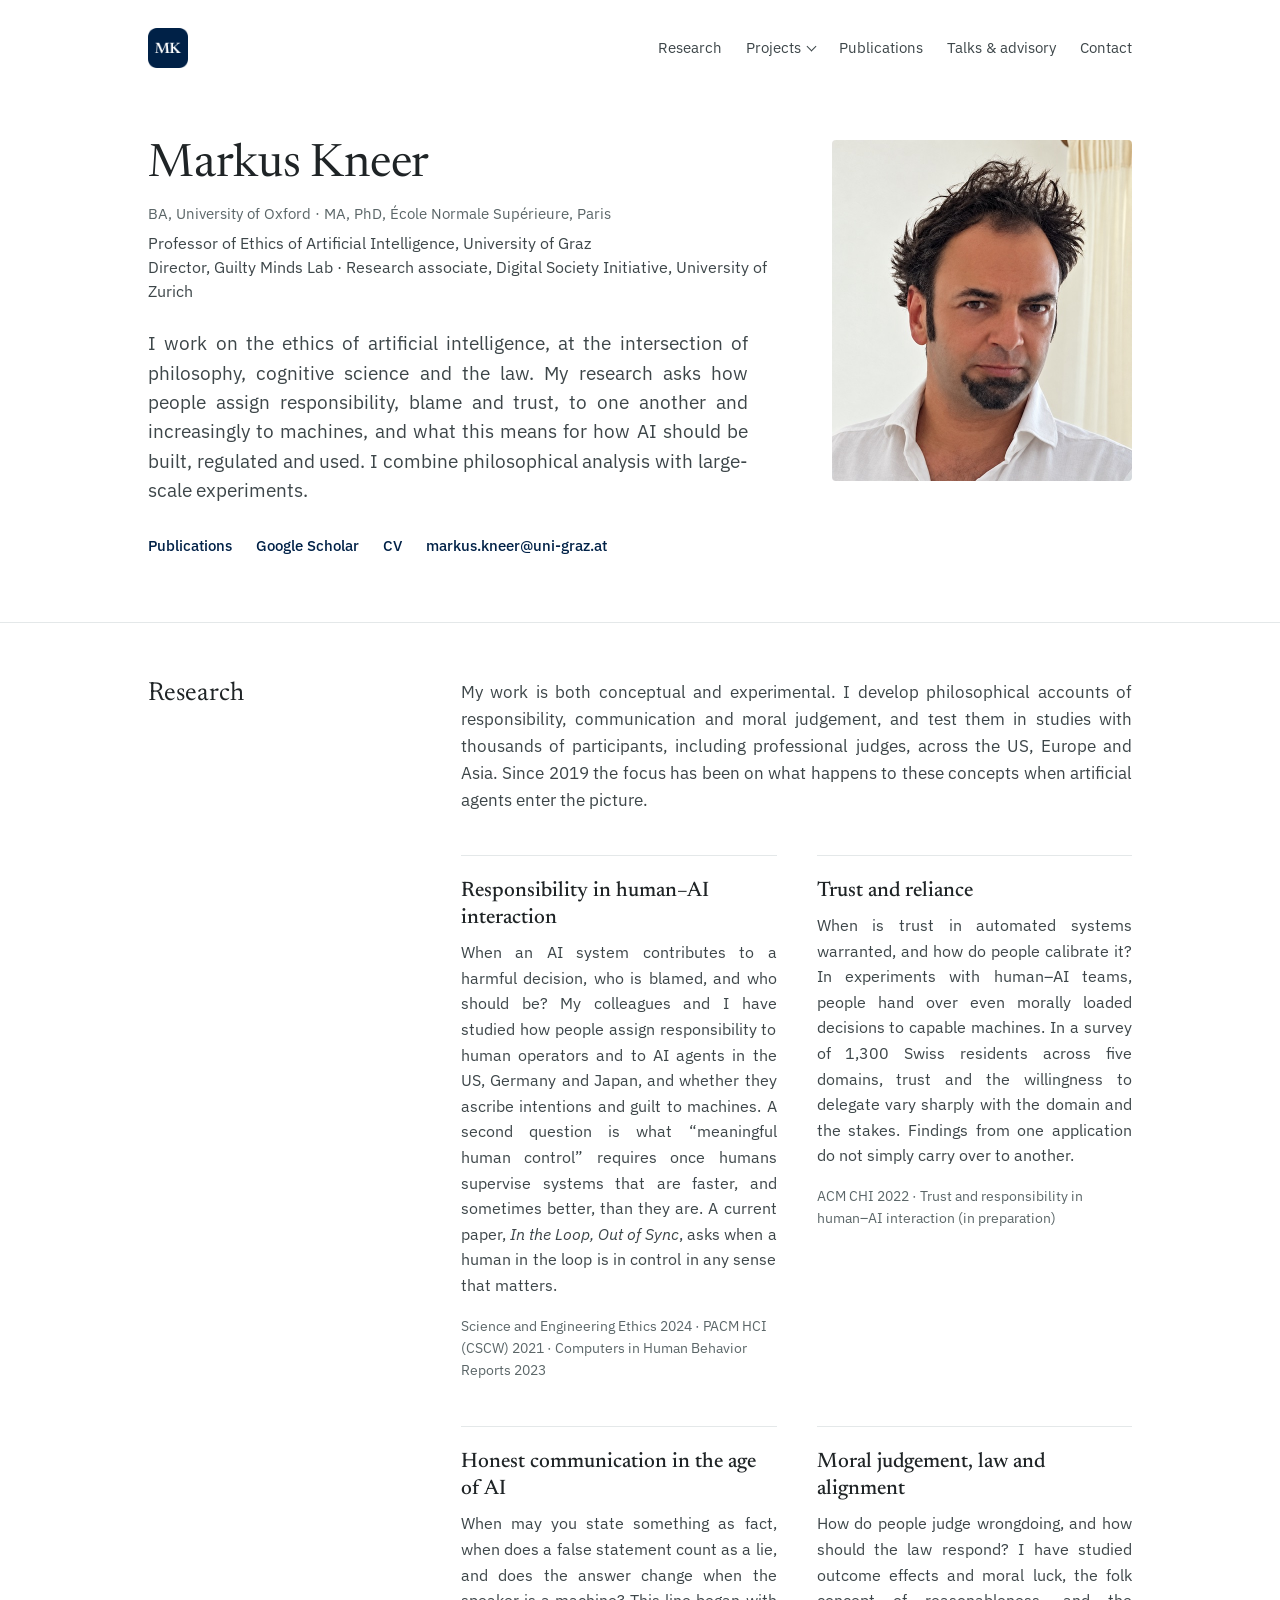
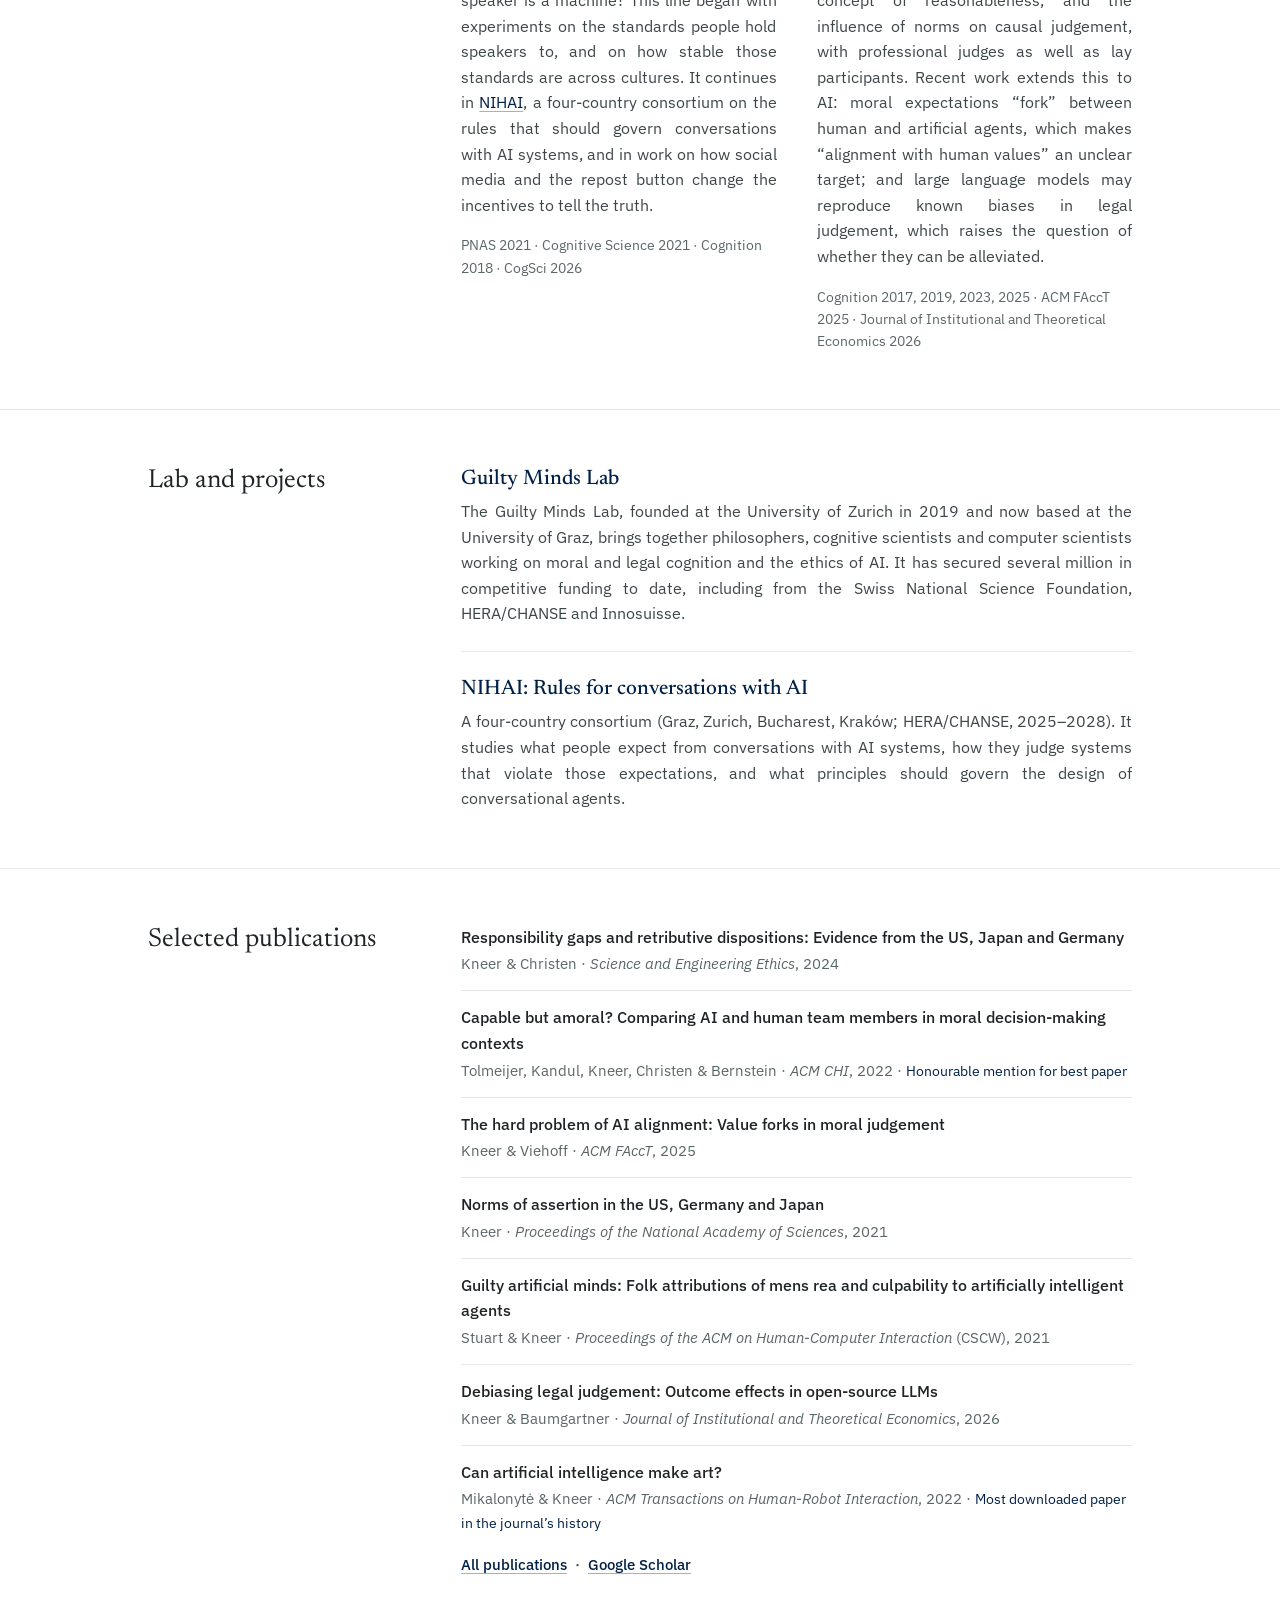
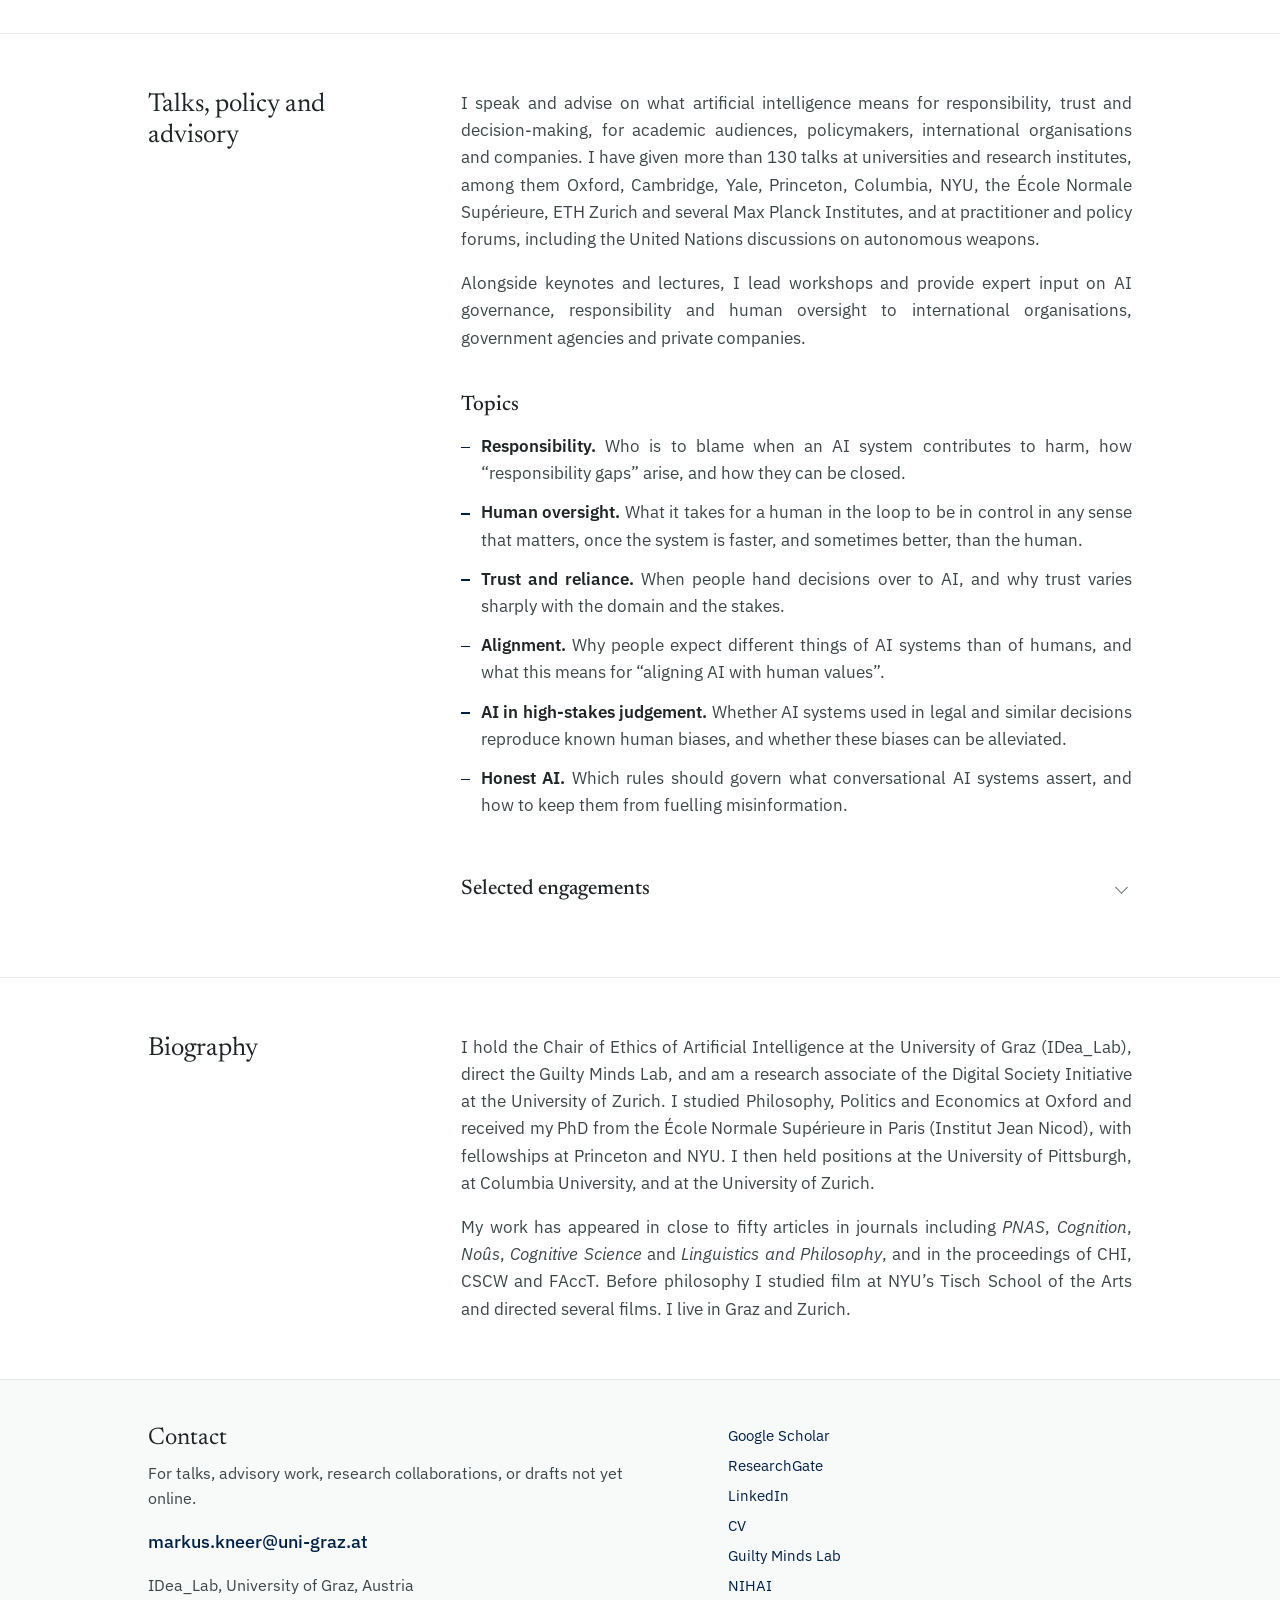
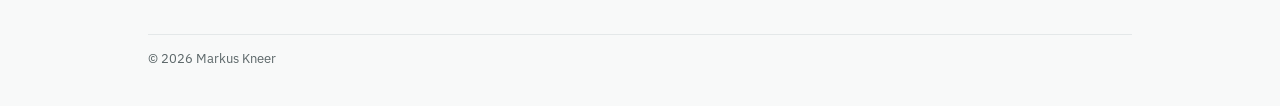
==== index.html @ e05bedcb "Add talk slides page; remove In the media Adds markuskneer.net/slides/ for talk slides (reached by Q" ====
<!doctype html>
<html lang="en">
<head>
<meta charset="utf-8">
<meta name="viewport" content="width=device-width, initial-scale=1">
<title>Markus Kneer — Professor of Ethics of Artificial Intelligence, University of Graz</title>
<meta name="description" content="Markus Kneer is Professor of Ethics of Artificial Intelligence at the University of Graz and director of the Guilty Minds Lab. Research on responsibility, trust and norms in human–AI interaction, moral and legal judgement, and the ethics of AI.">
<link rel="canonical" href="https://www.markuskneer.net/">
<link rel="icon" href="favicon.ico?v=3" sizes="16x16 32x32 48x48">
<link rel="icon" type="image/png" sizes="192x192" href="favicon-192.png?v=3">
<link rel="apple-touch-icon" href="apple-touch-icon.png?v=3">
<meta property="og:type" content="website">
<meta property="og:site_name" content="Markus Kneer">
<meta property="og:locale" content="en_GB">
<meta property="og:title" content="Markus Kneer — Ethics of Artificial Intelligence">
<meta property="og:description" content="Professor of Ethics of Artificial Intelligence at the University of Graz. Research, talks and advisory on responsibility, trust and alignment in human–AI interaction.">
<meta property="og:url" content="https://www.markuskneer.net/">
<meta property="og:image" content="https://www.markuskneer.net/images/og-card.jpg?v=3">
<meta property="og:image:width" content="1200">
<meta property="og:image:height" content="630">
<meta property="og:image:alt" content="Markus Kneer, Professor of Ethics of Artificial Intelligence, University of Graz">
<meta name="twitter:card" content="summary_large_image">
<link rel="preconnect" href="https://fonts.googleapis.com">
<link rel="preconnect" href="https://fonts.gstatic.com" crossorigin>
<link href="https://fonts.googleapis.com/css2?family=Newsreader:ital,opsz,wght@0,6..72,400;0,6..72,500;1,6..72,400&family=IBM+Plex+Sans:wght@400;500;600&display=swap" rel="stylesheet">
<link rel="stylesheet" href="style.css?v=2026-10-20i">
<script>document.documentElement.classList.add('js');</script>
<script src="nav.js?v=2026-10-20b" defer></script>
</head>
<body>

<header class="site-header">
  <div class="wrap">
    <a class="brand" href="index.html"><img class="brand-mark" src="favicon-192.png?v=3" width="40" height="40" alt="Markus Kneer, home page"></a>
    <button class="nav-toggle" type="button" aria-expanded="false" aria-controls="site-nav"><span class="nav-toggle-bars" aria-hidden="true"></span><span class="visually-hidden">Menu</span></button>
    <nav class="site-nav" id="site-nav" aria-label="Site">
      <a href="#research">Research</a>
      <details class="nav-menu">
        <summary>Projects</summary>
        <div class="nav-menu-list">
          <a href="#guilty-minds-lab">Guilty Minds Lab</a>
          <a href="#nihai">NIHAI</a>
        </div>
      </details>
      <a href="#publications">Publications</a>
      <a href="#talks">Talks &amp; advisory</a>
      <a href="#contact">Contact</a>
    </nav>
  </div>
</header>

<main>

<section class="intro">
  <div class="wrap">
    <h1 class="intro-name">Markus Kneer</h1>
    <div class="intro-meta">
      <p class="degrees">BA, University of Oxford · MA, PhD, École Normale Supérieure, Paris</p>
      <p class="role">Professor of Ethics of Artificial Intelligence, University of Graz<br>Director, Guilty Minds Lab · Research associate, Digital Society Initiative, University of Zurich</p>
    </div>
    <figure class="portrait">
      <img src="images/portrait.jpg" alt="Markus Kneer" width="600" height="682">
    </figure>
    <div class="intro-body">
      <p class="lede">I work on the ethics of artificial intelligence, at the intersection of philosophy, cognitive science and the law. My research asks how people assign responsibility, blame and trust, to one another and increasingly to machines, and what this means for how AI should be built, regulated and used. I combine philosophical analysis with large-scale experiments.</p>
      <div class="intro-links">
        <a href="publications.html">Publications</a>
        <a href="https://scholar.google.com/citations?user=6dFvixUAAAAJ">Google Scholar</a>
        <a href="cv.pdf">CV</a>
        <a href="mailto:markus.kneer@uni-graz.at">markus.kneer@uni-graz.at</a>
      </div>
    </div>
  </div>
</section>

<section class="section" id="research">
  <div class="wrap">
    <div class="section-head">
      <h2>Research</h2>
    </div>
    <div class="section-body">
      <p>My work is both conceptual and experimental. I develop philosophical accounts of responsibility, communication and moral judgement, and test them in studies with thousands of participants, including professional judges, across the US, Europe and Asia. Since 2019 the focus has been on what happens to these concepts when artificial agents enter the picture.</p>

      <div class="themes">
        <div class="theme">
          <h3>Responsibility in human–AI interaction</h3>
          <p>When an AI system contributes to a harmful decision, who is blamed, and who should be? My colleagues and I have studied how people assign responsibility to human operators and to AI agents in the US, Germany and Japan, and whether they ascribe intentions and guilt to machines. A second question is what “meaningful human control” requires once humans supervise systems that are faster, and sometimes better, than they are. A current paper, <em>In the Loop, Out of Sync</em>, asks when a human in the loop is in control in any sense that matters.</p>
          <div class="refs">Science and Engineering Ethics 2024 · PACM HCI (CSCW) 2021 · Computers in Human Behavior Reports 2023</div>
        </div>
        <div class="theme">
          <h3>Trust and reliance</h3>
          <p>When is trust in automated systems warranted, and how do people calibrate it? In experiments with human–AI teams, people hand over even morally loaded decisions to capable machines. In a survey of 1,300 Swiss residents across five domains, trust and the willingness to delegate vary sharply with the domain and the stakes. Findings from one application do not simply carry over to another.</p>
          <div class="refs">ACM CHI 2022 · Trust and responsibility in human–AI interaction (in preparation)</div>
        </div>
        <div class="theme">
          <h3>Honest communication in the age of AI</h3>
          <p>When may you state something as fact, when does a false statement count as a lie, and does the answer change when the speaker is a machine? This line began with experiments on the standards people hold speakers to, and on how stable those standards are across cultures. It continues in <a href="nihai.html">NIHAI</a>, a four-country consortium on the rules that should govern conversations with AI systems, and in work on how social media and the repost button change the incentives to tell the truth.</p>
          <div class="refs">PNAS 2021 · Cognitive Science 2021 · Cognition 2018 · CogSci 2026</div>
        </div>
        <div class="theme">
          <h3>Moral judgement, law and alignment</h3>
          <p>How do people judge wrongdoing, and how should the law respond? I have studied outcome effects and moral luck, the folk concept of reasonableness, and the influence of norms on causal judgement, with professional judges as well as lay participants. Recent work extends this to AI: moral expectations “fork” between human and artificial agents, which makes “alignment with human values” an unclear target; and large language models may reproduce known biases in legal judgement, which raises the question of whether they can be alleviated.</p>
          <div class="refs">Cognition 2017, 2019, 2023, 2025 · ACM FAccT 2025 · Journal of Institutional and Theoretical Economics 2026</div>
        </div>
      </div>
    </div>
  </div>
</section>

<section class="section" id="lab">
  <div class="wrap">
    <div class="section-head">
      <h2>Lab and projects</h2>
    </div>
    <div class="section-body">
      <div class="projects">
        <div class="project" id="guilty-minds-lab">
          <h3><a href="guiltymindslab.html">Guilty Minds Lab</a></h3>
          <p>The Guilty Minds Lab, founded at the University of Zurich in 2019 and now based at the University of Graz, brings together philosophers, cognitive scientists and computer scientists working on moral and legal cognition and the ethics of AI. It has secured several million in competitive funding to date, including from the Swiss National Science Foundation, HERA/CHANSE and Innosuisse.</p>
        </div>
        <div class="project" id="nihai">
          <h3><a href="nihai.html">NIHAI: Rules for conversations with AI</a></h3>
          <p>A four-country consortium (Graz, Zurich, Bucharest, Kraków; HERA/CHANSE, 2025–2028). It studies what people expect from conversations with AI systems, how they judge systems that violate those expectations, and what principles should govern the design of conversational agents.</p>
        </div>
      </div>
    </div>
  </div>
</section>

<section class="section" id="publications">
  <div class="wrap">
    <div class="section-head">
      <h2>Selected publications</h2>
    </div>
    <div class="section-body">
      <ul class="pubs">
        <li><a class="t" href="https://www.researchgate.net/publication/369375225_Responsibility_Gaps_and_Retributive_Dispositions_Evidence_from_the_US_Japan_and_Germany">Responsibility gaps and retributive dispositions: Evidence from the US, Japan and Germany</a><span class="v">Kneer &amp; Christen · <em>Science and Engineering Ethics</em>, 2024</span></li>
        <li><a class="t" href="https://dl.acm.org/doi/abs/10.1145/3491102.3517732">Capable but amoral? Comparing AI and human team members in moral decision-making contexts</a><span class="v">Tolmeijer, Kandul, Kneer, Christen &amp; Bernstein · <em>ACM CHI</em>, 2022 · <span class="note">Honourable mention for best paper</span></span></li>
        <li><a class="t" href="https://dl.acm.org/doi/pdf/10.1145/3715275.3732174">The hard problem of AI alignment: Value forks in moral judgement</a><span class="v">Kneer &amp; Viehoff · <em>ACM FAccT</em>, 2025</span></li>
        <li><a class="t" href="https://www.pnas.org/doi/10.1073/pnas.2105365118">Norms of assertion in the US, Germany and Japan</a><span class="v">Kneer · <em>Proceedings of the National Academy of Sciences</em>, 2021</span></li>
        <li><a class="t" href="https://www.researchgate.net/publication/355405029_Guilty_Artificial_Minds_Folk_Attributions_of_Mens_Rea_and_Culpability_to_Artificially_Intelligent_Agents">Guilty artificial minds: Folk attributions of mens rea and culpability to artificially intelligent agents</a><span class="v">Stuart &amp; Kneer · <em>Proceedings of the ACM on Human-Computer Interaction</em> (CSCW), 2021</span></li>
        <li><a class="t" href="https://philpapers.org/rec/KNEDLJ">Debiasing legal judgement: Outcome effects in open-source LLMs</a><span class="v">Kneer &amp; Baumgartner · <em>Journal of Institutional and Theoretical Economics</em>, 2026</span></li>
        <li><a class="t" href="https://dl.acm.org/doi/10.1145/3530875">Can artificial intelligence make art?</a><span class="v">Mikalonytė &amp; Kneer · <em>ACM Transactions on Human-Robot Interaction</em>, 2022 · <span class="note">Most downloaded paper in the journal’s history</span></span></li>
      </ul>
      <p class="pubs-all"><a href="publications.html">All publications</a> &nbsp;·&nbsp; <a href="https://scholar.google.com/citations?user=6dFvixUAAAAJ">Google Scholar</a></p>
    </div>
  </div>
</section>

<section class="section" id="talks">
  <div class="wrap">
    <div class="section-head">
      <h2>Talks, policy and advisory</h2>
    </div>
    <div class="section-body">
      <p>I speak and advise on what artificial intelligence means for responsibility, trust and decision-making, for academic audiences, policymakers, international organisations and companies. I have given more than 130 talks at universities and research institutes, among them Oxford, Cambridge, Yale, Princeton, Columbia, NYU, the École Normale Supérieure, ETH Zurich and several Max Planck Institutes, and at practitioner and policy forums, including the United Nations discussions on autonomous weapons.</p>
      <p>Alongside keynotes and lectures, I lead workshops and provide expert input on AI governance, responsibility and human oversight to international organisations, government agencies and private companies.</p>

      <h3 class="sub">Topics</h3>
      <ul class="topics">
        <li><strong>Responsibility.</strong> Who is to blame when an AI system contributes to harm, how “responsibility gaps” arise, and how they can be closed.</li>
        <li><strong>Human oversight.</strong> What it takes for a human in the loop to be in control in any sense that matters, once the system is faster, and sometimes better, than the human.</li>
        <li><strong>Trust and reliance.</strong> When people hand decisions over to AI, and why trust varies sharply with the domain and the stakes.</li>
        <li><strong>Alignment.</strong> Why people expect different things of AI systems than of humans, and what this means for “aligning AI with human values”.</li>
        <li><strong>AI in high-stakes judgement.</strong> Whether AI systems used in legal and similar decisions reproduce known human biases, and whether these biases can be alleviated.</li>
        <li><strong>Honest AI.</strong> Which rules should govern what conversational AI systems assert, and how to keep them from fuelling misinformation.</li>
      </ul>
      

      <div class="more-lists">
        <details class="more-list">
          <summary>Selected engagements</summary>
          <ul class="pubs">
          <li><span class="t">Why we dislike AI art</span><span class="v">German Academy of Art, Villa Massimo, Rome · 2026</span></li>
          <li><span class="t">Keynote: Value forks</span><span class="v">Society of Philosophy of AI, Amsterdam · 2025</span></li>
          <li><span class="t">Keynote: AI alignment in health applications and beyond</span><span class="v">World Health Organization meeting, Monte Verità · 2024</span></li>
          <li><span class="t">How to fine-tune large language models</span><span class="v">Presentation at Google Zurich · 2024</span></li>
          <li><span class="t">Panel discussion on artificial intelligence</span><span class="v">Pfingstdialoge, Forum Alpbach · 2024</span></li>
          <li><span class="t">The inclusiveness of AI</span><span class="v">Panel discussion, Technology Impact Summit, Graz · 2024</span></li>
          <li><span class="t">Expert workshop on self-driving cars</span><span class="v">Swiss Foundation for Technology Assessment (TA-Swiss) · 2019</span></li>
          <li><span class="t">Group of Governmental Experts on Lethal Autonomous Weapons Systems</span><span class="v">United Nations, Geneva · 2018</span></li>
          <li><span class="t">Expert roundtable on ethics and autonomous weapon systems</span><span class="v">International Committee of the Red Cross, Geneva · 2017</span></li>
        </ul>
        </details>
      </div>
    </div>
  </div>
</section>

<section class="section" id="about">
  <div class="wrap">
    <div class="section-head">
      <h2>Biography</h2>
    </div>
    <div class="section-body">
      <p>I hold the Chair of Ethics of Artificial Intelligence at the University of Graz (IDea_Lab), direct the Guilty Minds Lab, and am a research associate of the Digital Society Initiative at the University of Zurich. I studied Philosophy, Politics and Economics at Oxford and received my PhD from the École Normale Supérieure in Paris (Institut Jean Nicod), with fellowships at Princeton and NYU. I then held positions at the University of Pittsburgh, at Columbia University, and at the University of Zurich.</p>
      <p>My work has appeared in close to fifty articles in journals including <em>PNAS</em>, <em>Cognition</em>, <em>Noûs</em>, <em>Cognitive Science</em> and <em>Linguistics and Philosophy</em>, and in the proceedings of CHI, CSCW and FAccT. Before philosophy I studied film at NYU’s Tisch School of the Arts and directed several films. I live in Graz and Zurich.</p>
    </div>
  </div>
</section>

</main>

<footer class="site-footer" id="contact">
  <div class="wrap">
    <div class="contact">
      <h2>Contact</h2>
      <p>For talks, advisory work, research collaborations, or drafts not yet online.</p>
      <p><a class="mail" href="mailto:markus.kneer@uni-graz.at">markus.kneer@uni-graz.at</a></p>
      <p>IDea_Lab, University of Graz, Austria</p>
    </div>
    <div class="links">
      <a href="https://scholar.google.com/citations?user=6dFvixUAAAAJ">Google Scholar</a>
      <a href="https://www.researchgate.net/profile/Markus-Kneer">ResearchGate</a>
      <a href="https://www.linkedin.com/in/markus-kneer-b809306/">LinkedIn</a>
      <a href="cv.pdf">CV</a>
      <a href="guiltymindslab.html">Guilty Minds Lab</a>
      <a href="nihai.html">NIHAI</a>
    </div>
    <div class="colophon">© 2026 Markus Kneer</div>
  </div>
</footer>

</body>
</html>
---- style.css ----
/* markuskneer.net — site stylesheet
   One accent colour (Oxford blue, #002147), white ground, serif headings, sans body. */

:root {
  --ink: #1f2426;
  --ink-2: #3d4649;
  --ink-3: #5b6668;
  --rule: #e4e8e9;
  --ground: #ffffff;
  --ground-2: #f8f9f9;
  --accent: #002147;
  --accent-dark: #00152E;
  --serif: 'Newsreader', 'Iowan Old Style', 'Palatino Linotype', Georgia, serif;
  --sans: 'IBM Plex Sans', 'Helvetica Neue', Helvetica, Arial, sans-serif;
}

* { box-sizing: border-box; }

html { scroll-behavior: smooth; }

body {
  margin: 0;
  background: var(--ground);
  color: var(--ink);
  font-family: var(--sans);
  font-size: 17px;
  line-height: 1.6;
  -webkit-font-smoothing: antialiased;
}

a { color: var(--accent); text-decoration: none; }
a:hover { color: var(--accent-dark); text-decoration: underline; text-underline-offset: 3px; }
a:focus-visible { outline: 2px solid var(--accent); outline-offset: 3px; border-radius: 2px; }

p { margin: 0 0 1em 0; }
p:last-child { margin-bottom: 0; }

h1, h2, h3 { font-family: var(--serif); font-weight: 400; margin: 0; color: var(--ink); }
h1 { font-size: 46px; line-height: 1.1; letter-spacing: -0.005em; }
h2 { font-size: 30px; line-height: 1.2; }
h3 { font-size: 21px; line-height: 1.3; font-weight: 500; }

.wrap { width: 100%; max-width: 1040px; margin: 0 auto; padding-left: 28px; padding-right: 28px; }

/* Header */
.site-header { padding: 28px 0 0 0; }
.site-header .wrap { display: flex; flex-wrap: wrap; align-items: center; justify-content: space-between; gap: 12px 32px; }
.brand { display: inline-flex; border-radius: 9px; }
.brand-mark { display: block; width: 40px; height: 40px; }
.brand:hover .brand-mark { opacity: 0.88; }
.site-nav { display: flex; flex-wrap: wrap; gap: 6px 24px; font-size: 15px; }
.site-nav a { color: var(--ink-2); padding: 6px 0; }
.site-nav a:hover, .site-nav [aria-current] { color: var(--ink); }
.site-nav [aria-current] { border-bottom: 1.5px solid var(--accent); text-decoration: none; }

/* Projects dropdown in the header */
.nav-menu { position: relative; }
.nav-menu summary { list-style: none; cursor: pointer; color: var(--ink-2); padding: 6px 0; }
.nav-menu summary::-webkit-details-marker { display: none; }
.nav-menu summary::after {
  content: ""; display: inline-block; width: 6px; height: 6px; margin-left: 7px; vertical-align: 3px;
  border-right: 1.5px solid currentColor; border-bottom: 1.5px solid currentColor; transform: rotate(45deg);
}
.nav-menu[open] summary::after { transform: rotate(-135deg); vertical-align: 0; }
.nav-menu summary:hover, .nav-menu[open] summary { color: var(--ink); }
.nav-menu summary:focus-visible { outline: 2px solid var(--accent); outline-offset: 3px; border-radius: 2px; }
.nav-menu-list {
  position: absolute; top: 100%; left: -14px; z-index: 10; min-width: 190px; margin-top: 6px; padding: 6px 0;
  display: flex; flex-direction: column; background: var(--ground);
  border: 1px solid var(--rule); border-radius: 6px; box-shadow: 0 6px 20px rgba(31, 36, 38, 0.08);
}
.site-nav .nav-menu-list a { padding: 8px 14px; white-space: nowrap; }
.site-nav .nav-menu-list a:hover { background: var(--ground-2); text-decoration: none; }

/* Intro: name, details and text beside the portrait; on phones name, details, portrait, text */
.intro { padding: 72px 0 64px 0; }
.intro .wrap {
  display: grid; grid-template-columns: minmax(0, 1fr) minmax(220px, 300px);
  grid-template-areas: "name portrait" "meta portrait" "body portrait"; grid-template-rows: auto auto 1fr;
  column-gap: 56px; align-items: start;
}
.intro-name { grid-area: name; }
.intro-meta { grid-area: meta; min-width: 0; }
.intro-body { grid-area: body; min-width: 0; }
.intro .degrees { font-size: 15px; color: var(--ink-3); margin: 12px 0 0 0; line-height: 1.5; }
.intro .role { font-size: 16px; color: var(--ink-2); margin: 6px 0 26px 0; line-height: 1.5; }
.intro .lede { font-size: 19px; line-height: 1.55; color: var(--ink-2); max-width: 600px; }
.intro-links { display: flex; flex-wrap: wrap; gap: 8px 24px; margin-top: 28px; font-size: 15px; font-weight: 500; }
.portrait { grid-area: portrait; margin: 0; }
.portrait img { display: block; width: 100%; height: auto; border-radius: 4px; }

/* Sections */
.section { padding: 56px 0; border-top: 1px solid var(--rule); }
.section .wrap { display: flex; flex-wrap: wrap; gap: 24px 56px; }
.section-head { flex: 1 1 220px; max-width: 260px; min-width: 0; }
.section-head h2 { font-size: 26px; }
.section-head .kicker { font-size: 13px; letter-spacing: 0.1em; text-transform: uppercase; color: var(--accent); font-weight: 600; margin-bottom: 10px; }
.section-body { flex: 3 1 560px; min-width: 0; color: var(--ink-2); }
.section-body > p { max-width: 680px; }

/* Research themes */
.themes { display: flex; flex-wrap: wrap; gap: 44px 40px; margin-top: 40px; }
.theme { flex: 1 1 300px; min-width: 0; border-top: 1px solid var(--rule); padding-top: 22px; }
.theme h3 { margin-bottom: 8px; }
.theme p { font-size: 16px; }
.theme .refs { font-size: 14px; color: var(--ink-3); margin-top: 6px; }
.more { margin-top: 28px; padding-top: 20px; border-top: 1px solid var(--rule); font-size: 16px; max-width: 680px; }

/* Projects */
.projects { display: flex; flex-direction: column; gap: 24px; }
.project { scroll-margin-top: 32px; }
.project + .project { border-top: 1px solid var(--rule); padding-top: 24px; }
.project h3 { margin-bottom: 6px; }
.project p { font-size: 16px; }

/* Publication lists */
.pubs { list-style: none; margin: 0; padding: 0; }
.pubs li { padding: 14px 0; font-size: 16px; }
.pubs li + li { border-top: 1px solid var(--rule); }
.pubs li:first-child { padding-top: 0; }
.pubs li:last-child { padding-bottom: 0; }
.pubs .t { color: var(--ink); font-weight: 500; }
.pubs .v { color: var(--ink-3); font-size: 15px; display: block; margin-top: 2px; }
.pubs .note { color: var(--accent); font-size: 14px; }
.pubs-all { margin-top: 18px; font-size: 15px; font-weight: 500; }

/* Publications page */
.page-title { padding-top: 56px; padding-bottom: 24px; }
.page-title h1 { font-size: 38px; }
.page-title p { color: var(--ink-2); max-width: 640px; margin-top: 12px; }
.pubs-full { padding-top: 8px; padding-bottom: 72px; }
.pubs-full h2 { font-size: 22px; margin: 36px 0 10px 0; }
.pubs-full .pubs li { font-size: 16px; line-height: 1.5; }
.pubs-full .pubs li a.doc { white-space: nowrap; font-size: 14px; font-weight: 500; margin-left: 6px; }

/* Footer */
.site-footer { border-top: 1px solid var(--rule); background: var(--ground-2); padding: 44px 0 36px 0; }
.site-footer .wrap { display: flex; flex-wrap: wrap; gap: 24px 56px; }
.site-footer h2 { font-size: 24px; margin-bottom: 8px; }
.contact { flex: 1 1 320px; min-width: 0; color: var(--ink-2); font-size: 16px; }
.contact .mail { font-size: 18px; font-weight: 500; }
.links { flex: 1 1 200px; min-width: 0; display: flex; flex-direction: column; gap: 6px; font-size: 15px; }
.colophon { flex: 1 1 100%; margin-top: 12px; padding-top: 14px; border-top: 1px solid var(--rule); font-size: 13px; color: var(--ink-3); }

@media (max-width: 640px) {
  body { font-size: 16px; }
  h1 { font-size: 36px; }
  .intro { padding: 36px 0 40px 0; }
  .intro .lede { font-size: 17px; }
  .section { padding: 40px 0; }
  .section-head { max-width: none; }
}

/* Numbered aims and figures inside a section (NIHAI page) */
.aims { max-width: 680px; margin: 0 0 1em 0; padding-left: 1.4em; }
.aims li { margin-bottom: 0.5em; padding-left: 0.2em; }
.figure { margin: 32px 0 0 0; }
.figure img { display: block; width: 100%; height: auto; }
.figure figcaption { font-size: 14px; color: var(--ink-3); margin-top: 10px; }

/* Justified running text, hyphenated so that narrow columns do not open gaps */
.intro .lede, .section-body p, .page-title p, .aims li {
  text-align: justify; -webkit-hyphens: auto; hyphens: auto;
}

/* Menu button, shown only on narrow screens */
.nav-toggle { display: none; }
.visually-hidden {
  position: absolute; width: 1px; height: 1px; padding: 0; margin: -1px; overflow: hidden;
  clip: rect(0, 0, 0, 0); white-space: nowrap; border: 0;
}

@media (max-width: 760px) {
  .site-header { padding-top: 16px; }
  .site-header .wrap { align-items: center; row-gap: 0; }
  .nav-toggle {
    display: inline-flex; align-items: center; justify-content: center; width: 44px; height: 44px;
    margin-right: -10px; padding: 0; background: none; border: 0; color: var(--ink); cursor: pointer;
  }
  .nav-toggle:focus-visible { outline: 2px solid var(--accent); outline-offset: 2px; border-radius: 4px; }
  .nav-toggle-bars, .nav-toggle-bars::before, .nav-toggle-bars::after {
    display: block; width: 22px; height: 1.5px; background: currentColor; transition: transform 0.2s, opacity 0.2s;
  }
  .nav-toggle-bars { position: relative; }
  .nav-toggle-bars::before, .nav-toggle-bars::after { content: ""; position: absolute; left: 0; }
  .nav-toggle-bars::before { top: -7px; }
  .nav-toggle-bars::after { top: 7px; }
  .nav-open .nav-toggle-bars { background: transparent; }
  .nav-open .nav-toggle-bars::before { transform: translateY(7px) rotate(45deg); }
  .nav-open .nav-toggle-bars::after { transform: translateY(-7px) rotate(-45deg); }

  .js .site-nav { display: none; }
  .js .nav-open .site-nav { display: flex; }
  .site-nav {
    flex-basis: 100%; flex-direction: column; flex-wrap: nowrap; gap: 0; margin-top: 12px;
    font-size: 17px; border-top: 1px solid var(--rule);
  }
  .site-nav > a, .nav-menu summary { display: block; padding: 13px 0; border-bottom: 1px solid var(--rule); }
  .site-nav [aria-current] { border-bottom: 1px solid var(--rule); color: var(--accent); font-weight: 500; }
  .nav-menu-list {
    position: static; min-width: 0; margin: 0; padding: 4px 0 8px 16px;
    border: 0; border-bottom: 1px solid var(--rule); border-radius: 0; box-shadow: none; background: none;
  }
  .site-nav .nav-menu-list a { padding: 9px 0; }
  .site-nav .nav-menu-list a:hover { background: none; }

  .brand-mark { width: 36px; height: 36px; }
  .intro .wrap { grid-template-columns: minmax(0, 1fr); grid-template-areas: "name" "meta" "portrait" "body"; grid-template-rows: none; }
  .intro .role { margin-bottom: 0; }
  .portrait { max-width: 280px; margin: 24px 0 26px 0; }
}

/* Links inside running text are underlined: the dark blue is close to the text colour */
.intro .lede a, .section-body p a, .page-title p a, .aims a {
  text-decoration: underline; text-decoration-thickness: 1px; text-underline-offset: 3px;
  text-decoration-color: rgba(0, 33, 71, 0.35);
}
.intro .lede a:hover, .section-body p a:hover, .page-title p a:hover, .aims a:hover { text-decoration-color: currentColor; }

/* Talks, policy and advisory: sub-headings and topic list */
.section-body .sub { font-size: 21px; margin: 40px 0 14px 0; }
.topics { list-style: none; margin: 0; padding: 0; max-width: 680px; }
.topics li {
  position: relative; padding-left: 20px; margin-bottom: 12px;
  text-align: justify; -webkit-hyphens: auto; hyphens: auto;
}
.topics li::before { content: ""; position: absolute; left: 0; top: 0.8em; width: 9px; height: 1.5px; background: var(--accent); }
.topics strong { color: var(--ink); font-weight: 600; }

/* Engagements and media: collapsed rows that open on click */
.more-lists { margin-top: 40px; max-width: 680px; }
.more-list + .more-list { border-top: 1px solid var(--rule); }
.more-list summary {
  list-style: none; cursor: pointer; display: flex; align-items: center; justify-content: space-between;
  padding: 14px 0; font-family: var(--serif); font-size: 21px; font-weight: 500; color: var(--ink);
}
.more-list summary::-webkit-details-marker { display: none; }
.more-list summary::after {
  content: ""; flex: none; width: 8px; height: 8px; margin: 0 6px 6px 16px;
  border-right: 1.5px solid var(--ink-3); border-bottom: 1.5px solid var(--ink-3); transform: rotate(45deg);
}
.more-list[open] summary::after { transform: rotate(-135deg); margin-bottom: -4px; }
.more-list summary:hover, .more-list summary:hover::after { color: var(--accent); border-color: var(--accent); }
.more-list summary:focus-visible { outline: 2px solid var(--accent); outline-offset: 3px; border-radius: 2px; }
.more-list .pubs { padding-bottom: 18px; }
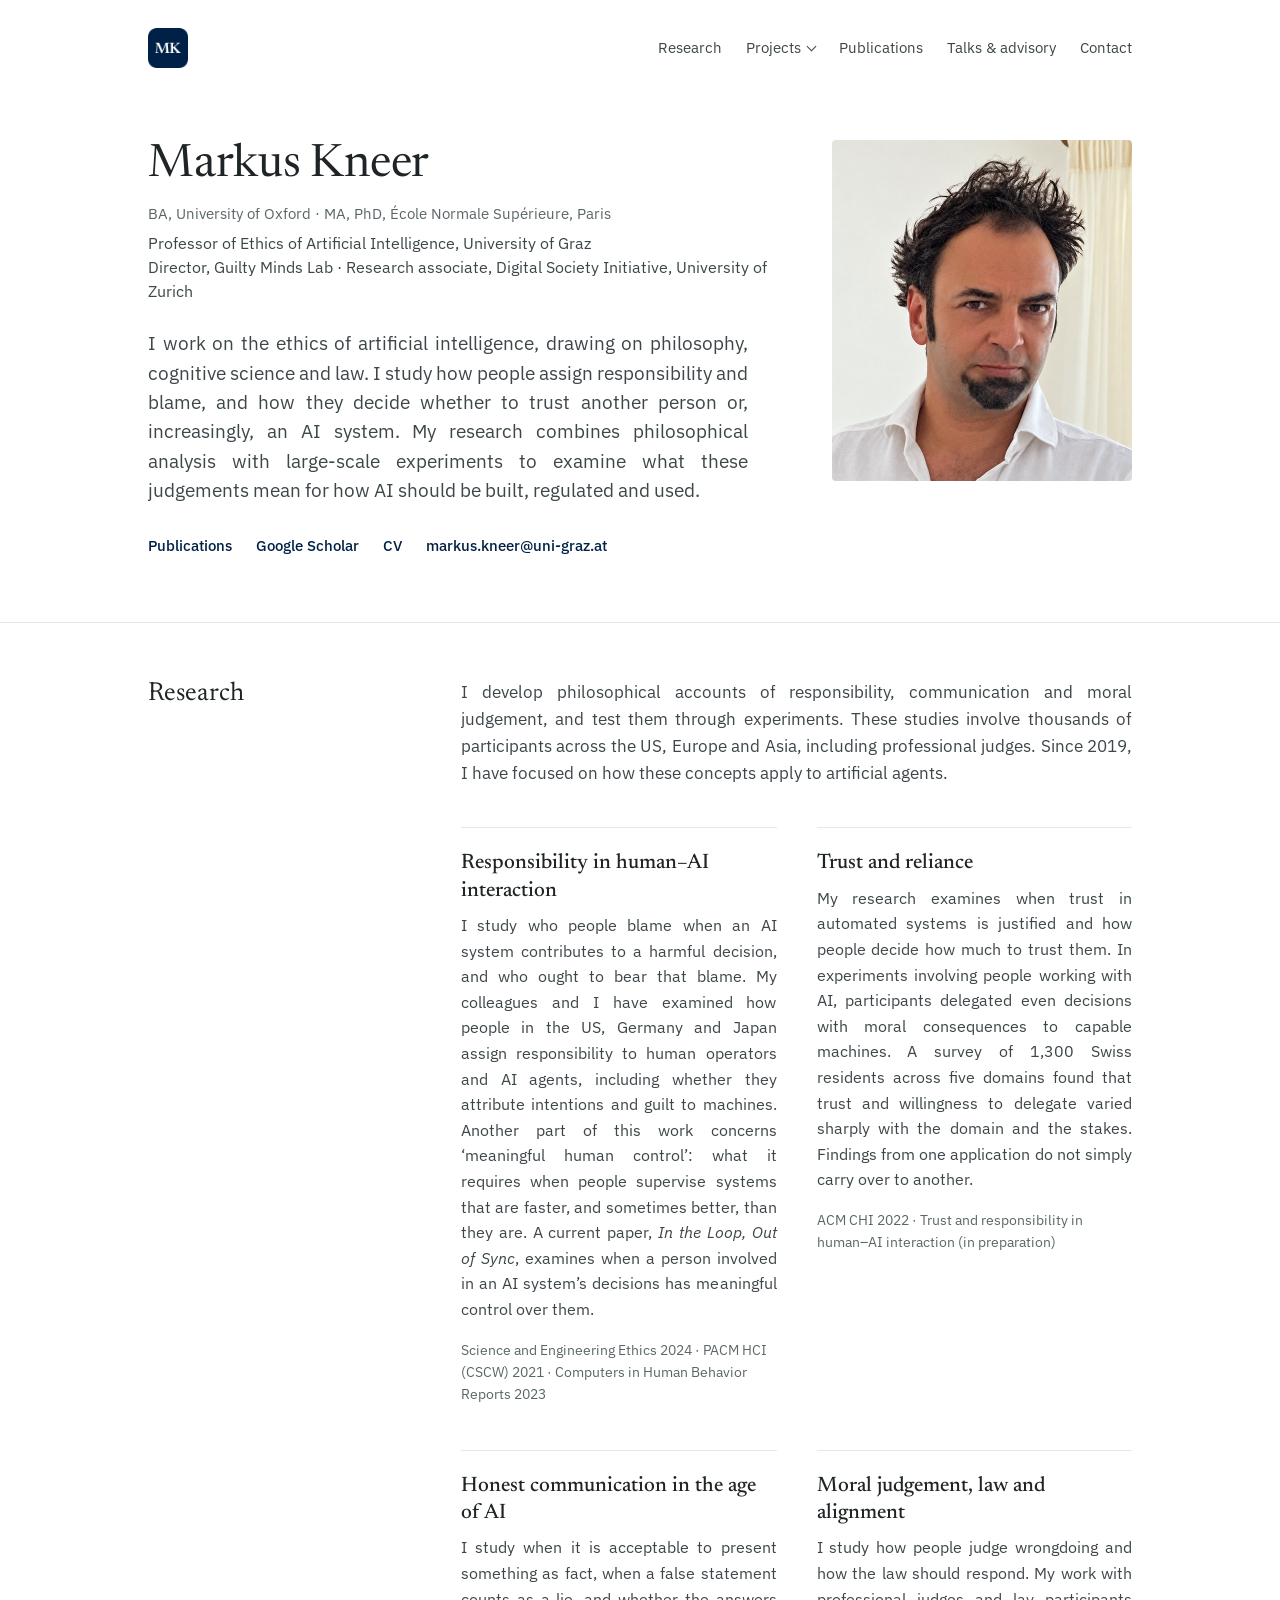
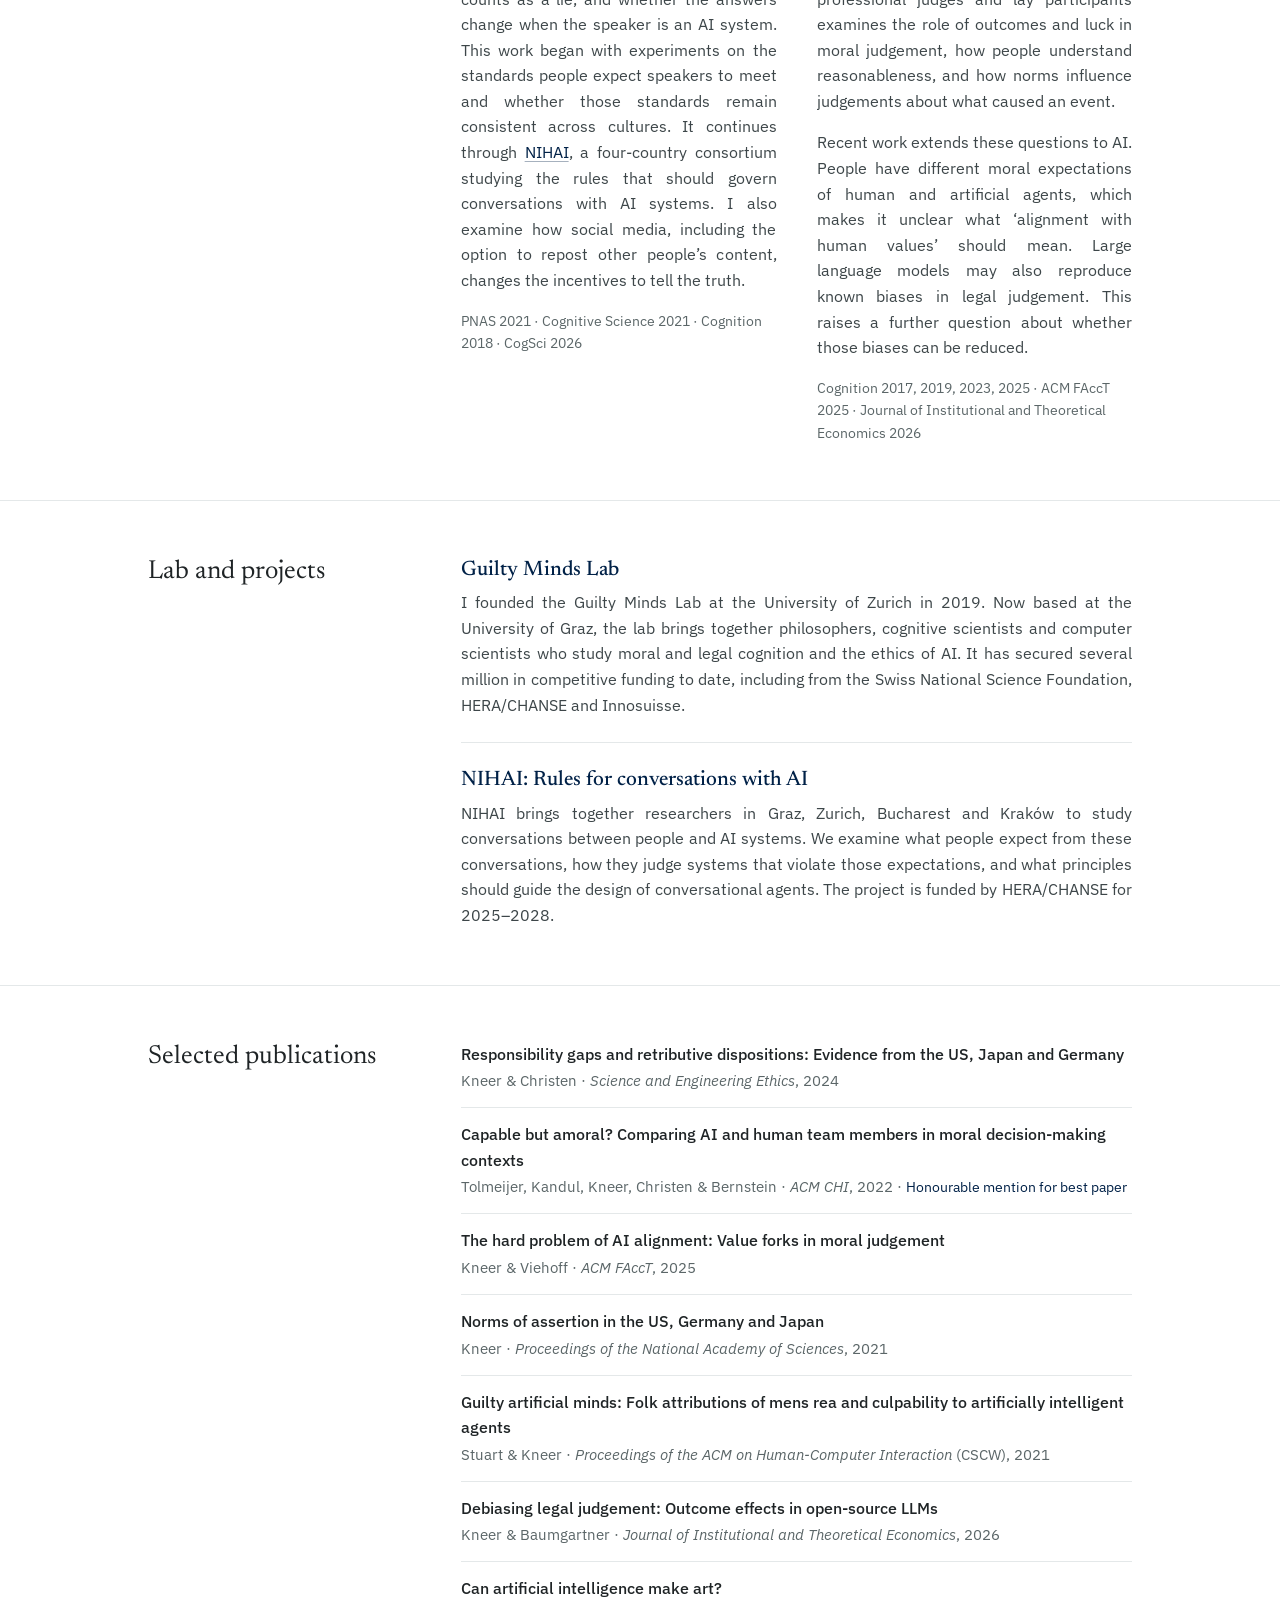
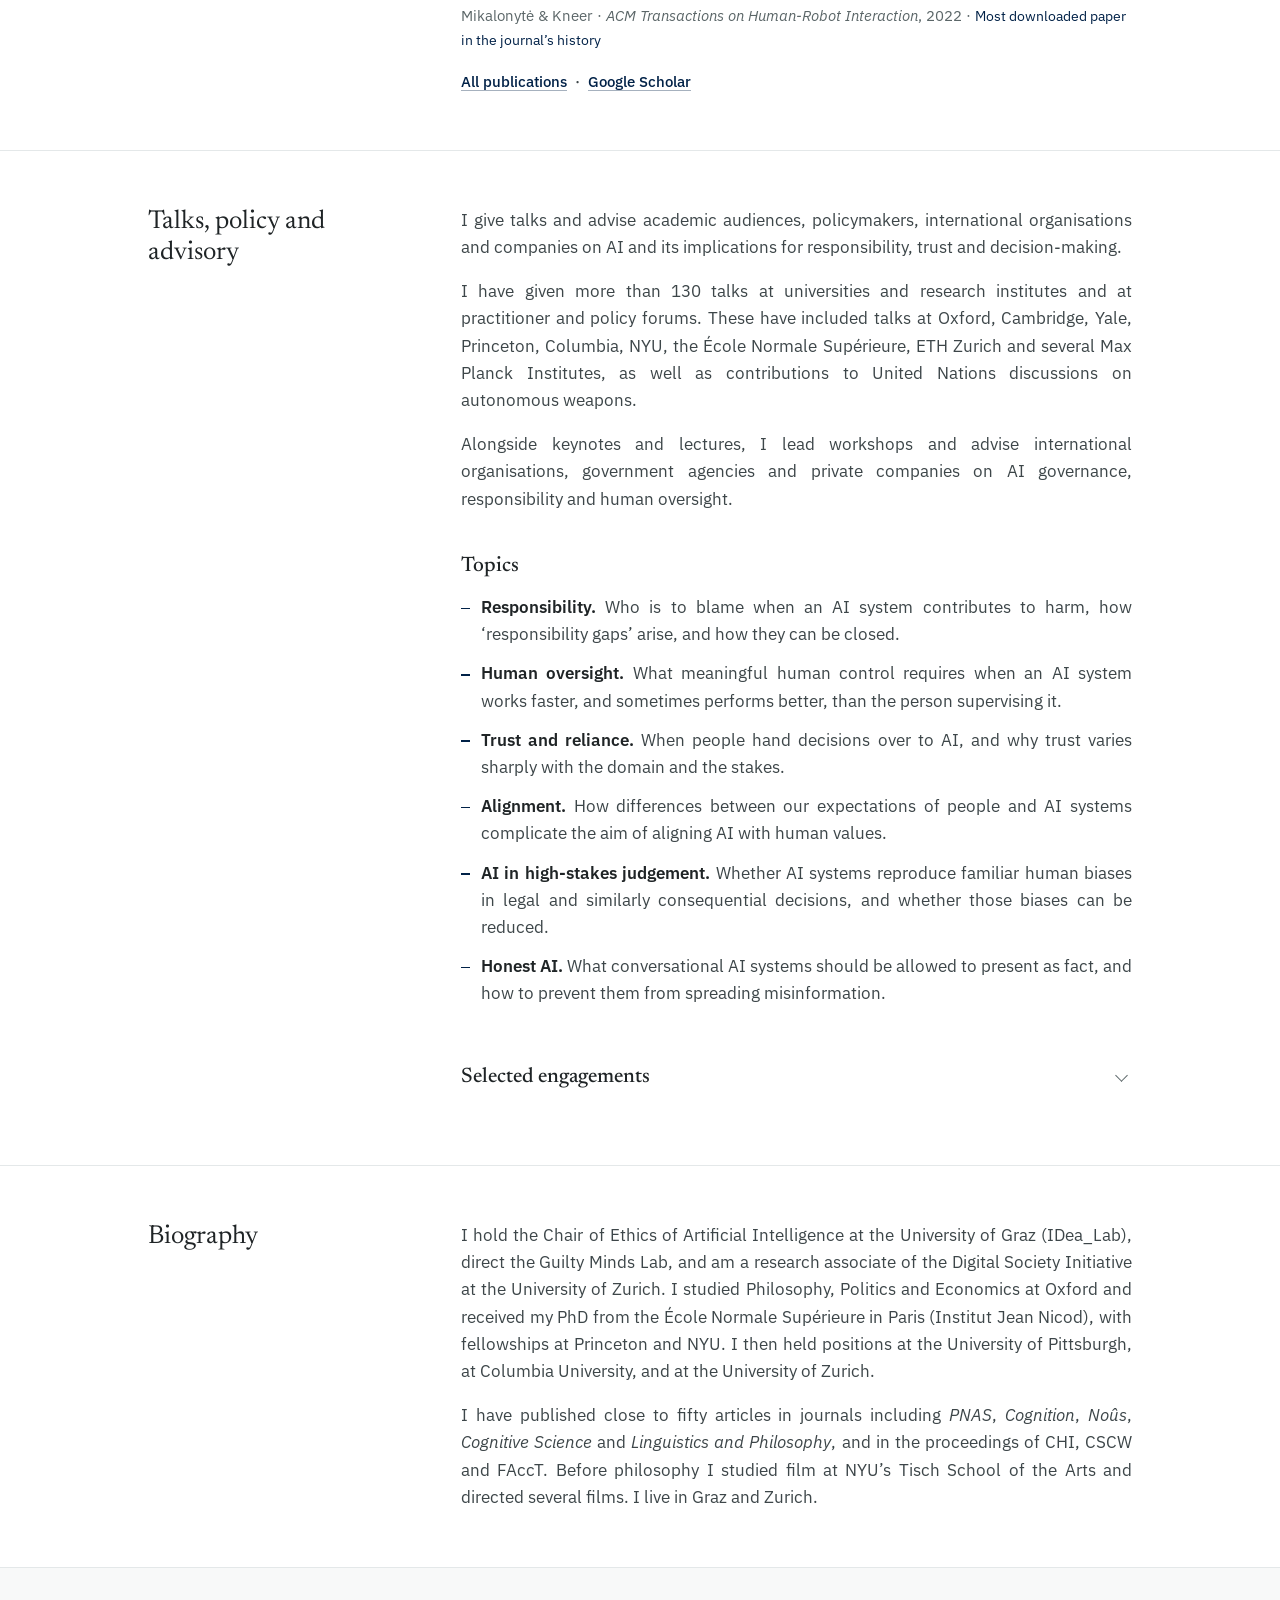
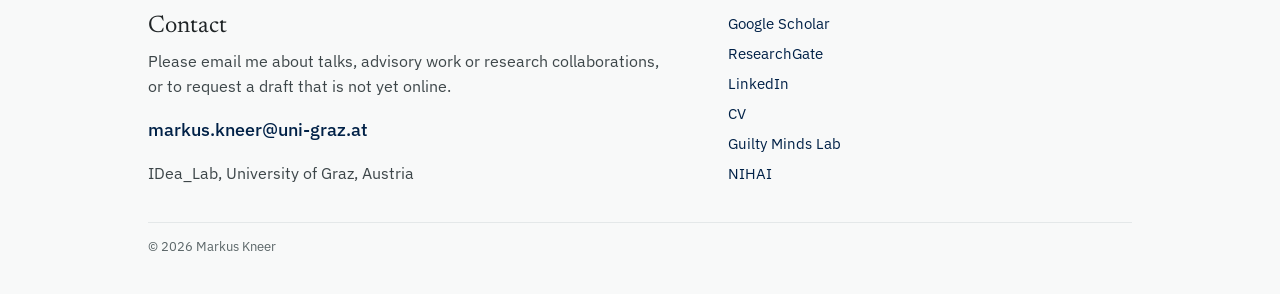
==== commit 2ccd8955: "Refine website copy for clarity and a more natural voice" ====
--- a/index.html
+++ b/index.html
@@ -62,7 +62,7 @@
       <img src="images/portrait.jpg" alt="Markus Kneer" width="600" height="682">
     </figure>
     <div class="intro-body">
-      <p class="lede">I work on the ethics of artificial intelligence, at the intersection of philosophy, cognitive science and the law. My research asks how people assign responsibility, blame and trust, to one another and increasingly to machines, and what this means for how AI should be built, regulated and used. I combine philosophical analysis with large-scale experiments.</p>
+      <p class="lede">I work on the ethics of artificial intelligence, drawing on philosophy, cognitive science and law. I study how people assign responsibility and blame, and how they decide whether to trust another person or, increasingly, an AI system. My research combines philosophical analysis with large-scale experiments to examine what these judgements mean for how AI should be built, regulated and used.</p>
       <div class="intro-links">
         <a href="publications.html">Publications</a>
         <a href="https://scholar.google.com/citations?user=6dFvixUAAAAJ">Google Scholar</a>
@@ -79,27 +79,28 @@
       <h2>Research</h2>
     </div>
     <div class="section-body">
-      <p>My work is both conceptual and experimental. I develop philosophical accounts of responsibility, communication and moral judgement, and test them in studies with thousands of participants, including professional judges, across the US, Europe and Asia. Since 2019 the focus has been on what happens to these concepts when artificial agents enter the picture.</p>
+      <p>I develop philosophical accounts of responsibility, communication and moral judgement, and test them through experiments. These studies involve thousands of participants across the US, Europe and Asia, including professional judges. Since 2019, I have focused on how these concepts apply to artificial agents.</p>
 
       <div class="themes">
         <div class="theme">
           <h3>Responsibility in human–AI interaction</h3>
-          <p>When an AI system contributes to a harmful decision, who is blamed, and who should be? My colleagues and I have studied how people assign responsibility to human operators and to AI agents in the US, Germany and Japan, and whether they ascribe intentions and guilt to machines. A second question is what “meaningful human control” requires once humans supervise systems that are faster, and sometimes better, than they are. A current paper, <em>In the Loop, Out of Sync</em>, asks when a human in the loop is in control in any sense that matters.</p>
+          <p>I study who people blame when an AI system contributes to a harmful decision, and who ought to bear that blame. My colleagues and I have examined how people in the US, Germany and Japan assign responsibility to human operators and AI agents, including whether they attribute intentions and guilt to machines. Another part of this work concerns ‘meaningful human control’: what it requires when people supervise systems that are faster, and sometimes better, than they are. A current paper, <em>In the Loop, Out of Sync</em>, examines when a person involved in an AI system’s decisions has meaningful control over them.</p>
           <div class="refs">Science and Engineering Ethics 2024 · PACM HCI (CSCW) 2021 · Computers in Human Behavior Reports 2023</div>
         </div>
         <div class="theme">
           <h3>Trust and reliance</h3>
-          <p>When is trust in automated systems warranted, and how do people calibrate it? In experiments with human–AI teams, people hand over even morally loaded decisions to capable machines. In a survey of 1,300 Swiss residents across five domains, trust and the willingness to delegate vary sharply with the domain and the stakes. Findings from one application do not simply carry over to another.</p>
+          <p>My research examines when trust in automated systems is justified and how people decide how much to trust them. In experiments involving people working with AI, participants delegated even decisions with moral consequences to capable machines. A survey of 1,300 Swiss residents across five domains found that trust and willingness to delegate varied sharply with the domain and the stakes. Findings from one application do not simply carry over to another.</p>
           <div class="refs">ACM CHI 2022 · Trust and responsibility in human–AI interaction (in preparation)</div>
         </div>
         <div class="theme">
           <h3>Honest communication in the age of AI</h3>
-          <p>When may you state something as fact, when does a false statement count as a lie, and does the answer change when the speaker is a machine? This line began with experiments on the standards people hold speakers to, and on how stable those standards are across cultures. It continues in <a href="nihai.html">NIHAI</a>, a four-country consortium on the rules that should govern conversations with AI systems, and in work on how social media and the repost button change the incentives to tell the truth.</p>
+          <p>I study when it is acceptable to present something as fact, when a false statement counts as a lie, and whether the answers change when the speaker is an AI system. This work began with experiments on the standards people expect speakers to meet and whether those standards remain consistent across cultures. It continues through <a href="nihai.html">NIHAI</a>, a four-country consortium studying the rules that should govern conversations with AI systems. I also examine how social media, including the option to repost other people’s content, changes the incentives to tell the truth.</p>
           <div class="refs">PNAS 2021 · Cognitive Science 2021 · Cognition 2018 · CogSci 2026</div>
         </div>
         <div class="theme">
           <h3>Moral judgement, law and alignment</h3>
-          <p>How do people judge wrongdoing, and how should the law respond? I have studied outcome effects and moral luck, the folk concept of reasonableness, and the influence of norms on causal judgement, with professional judges as well as lay participants. Recent work extends this to AI: moral expectations “fork” between human and artificial agents, which makes “alignment with human values” an unclear target; and large language models may reproduce known biases in legal judgement, which raises the question of whether they can be alleviated.</p>
+          <p>I study how people judge wrongdoing and how the law should respond. My work with professional judges and lay participants examines the role of outcomes and luck in moral judgement, how people understand reasonableness, and how norms influence judgements about what caused an event.</p>
+          <p>Recent work extends these questions to AI. People have different moral expectations of human and artificial agents, which makes it unclear what ‘alignment with human values’ should mean. Large language models may also reproduce known biases in legal judgement. This raises a further question about whether those biases can be reduced.</p>
           <div class="refs">Cognition 2017, 2019, 2023, 2025 · ACM FAccT 2025 · Journal of Institutional and Theoretical Economics 2026</div>
         </div>
       </div>
@@ -116,11 +117,11 @@
       <div class="projects">
         <div class="project" id="guilty-minds-lab">
           <h3><a href="guiltymindslab.html">Guilty Minds Lab</a></h3>
-          <p>The Guilty Minds Lab, founded at the University of Zurich in 2019 and now based at the University of Graz, brings together philosophers, cognitive scientists and computer scientists working on moral and legal cognition and the ethics of AI. It has secured several million in competitive funding to date, including from the Swiss National Science Foundation, HERA/CHANSE and Innosuisse.</p>
+          <p>I founded the Guilty Minds Lab at the University of Zurich in 2019. Now based at the University of Graz, the lab brings together philosophers, cognitive scientists and computer scientists who study moral and legal cognition and the ethics of AI. It has secured several million in competitive funding to date, including from the Swiss National Science Foundation, HERA/CHANSE and Innosuisse.</p>
         </div>
         <div class="project" id="nihai">
           <h3><a href="nihai.html">NIHAI: Rules for conversations with AI</a></h3>
-          <p>A four-country consortium (Graz, Zurich, Bucharest, Kraków; HERA/CHANSE, 2025–2028). It studies what people expect from conversations with AI systems, how they judge systems that violate those expectations, and what principles should govern the design of conversational agents.</p>
+          <p>NIHAI brings together researchers in Graz, Zurich, Bucharest and Kraków to study conversations between people and AI systems. We examine what people expect from these conversations, how they judge systems that violate those expectations, and what principles should guide the design of conversational agents. The project is funded by HERA/CHANSE for 2025–2028.</p>
         </div>
       </div>
     </div>
@@ -153,17 +154,18 @@
       <h2>Talks, policy and advisory</h2>
     </div>
     <div class="section-body">
-      <p>I speak and advise on what artificial intelligence means for responsibility, trust and decision-making, for academic audiences, policymakers, international organisations and companies. I have given more than 130 talks at universities and research institutes, among them Oxford, Cambridge, Yale, Princeton, Columbia, NYU, the École Normale Supérieure, ETH Zurich and several Max Planck Institutes, and at practitioner and policy forums, including the United Nations discussions on autonomous weapons.</p>
-      <p>Alongside keynotes and lectures, I lead workshops and provide expert input on AI governance, responsibility and human oversight to international organisations, government agencies and private companies.</p>
+      <p>I give talks and advise academic audiences, policymakers, international organisations and companies on AI and its implications for responsibility, trust and decision-making.</p>
+      <p>I have given more than 130 talks at universities and research institutes and at practitioner and policy forums. These have included talks at Oxford, Cambridge, Yale, Princeton, Columbia, NYU, the École Normale Supérieure, ETH Zurich and several Max Planck Institutes, as well as contributions to United Nations discussions on autonomous weapons.</p>
+      <p>Alongside keynotes and lectures, I lead workshops and advise international organisations, government agencies and private companies on AI governance, responsibility and human oversight.</p>
 
       <h3 class="sub">Topics</h3>
       <ul class="topics">
-        <li><strong>Responsibility.</strong> Who is to blame when an AI system contributes to harm, how “responsibility gaps” arise, and how they can be closed.</li>
-        <li><strong>Human oversight.</strong> What it takes for a human in the loop to be in control in any sense that matters, once the system is faster, and sometimes better, than the human.</li>
+        <li><strong>Responsibility.</strong> Who is to blame when an AI system contributes to harm, how ‘responsibility gaps’ arise, and how they can be closed.</li>
+        <li><strong>Human oversight.</strong> What meaningful human control requires when an AI system works faster, and sometimes performs better, than the person supervising it.</li>
         <li><strong>Trust and reliance.</strong> When people hand decisions over to AI, and why trust varies sharply with the domain and the stakes.</li>
-        <li><strong>Alignment.</strong> Why people expect different things of AI systems than of humans, and what this means for “aligning AI with human values”.</li>
-        <li><strong>AI in high-stakes judgement.</strong> Whether AI systems used in legal and similar decisions reproduce known human biases, and whether these biases can be alleviated.</li>
-        <li><strong>Honest AI.</strong> Which rules should govern what conversational AI systems assert, and how to keep them from fuelling misinformation.</li>
+        <li><strong>Alignment.</strong> How differences between our expectations of people and AI systems complicate the aim of aligning AI with human values.</li>
+        <li><strong>AI in high-stakes judgement.</strong> Whether AI systems reproduce familiar human biases in legal and similarly consequential decisions, and whether those biases can be reduced.</li>
+        <li><strong>Honest AI.</strong> What conversational AI systems should be allowed to present as fact, and how to prevent them from spreading misinformation.</li>
       </ul>
       
 
@@ -194,7 +196,7 @@
     </div>
     <div class="section-body">
       <p>I hold the Chair of Ethics of Artificial Intelligence at the University of Graz (IDea_Lab), direct the Guilty Minds Lab, and am a research associate of the Digital Society Initiative at the University of Zurich. I studied Philosophy, Politics and Economics at Oxford and received my PhD from the École Normale Supérieure in Paris (Institut Jean Nicod), with fellowships at Princeton and NYU. I then held positions at the University of Pittsburgh, at Columbia University, and at the University of Zurich.</p>
-      <p>My work has appeared in close to fifty articles in journals including <em>PNAS</em>, <em>Cognition</em>, <em>Noûs</em>, <em>Cognitive Science</em> and <em>Linguistics and Philosophy</em>, and in the proceedings of CHI, CSCW and FAccT. Before philosophy I studied film at NYU’s Tisch School of the Arts and directed several films. I live in Graz and Zurich.</p>
+      <p>I have published close to fifty articles in journals including <em>PNAS</em>, <em>Cognition</em>, <em>Noûs</em>, <em>Cognitive Science</em> and <em>Linguistics and Philosophy</em>, and in the proceedings of CHI, CSCW and FAccT. Before philosophy I studied film at NYU’s Tisch School of the Arts and directed several films. I live in Graz and Zurich.</p>
     </div>
   </div>
 </section>
@@ -205,7 +207,7 @@
   <div class="wrap">
     <div class="contact">
       <h2>Contact</h2>
-      <p>For talks, advisory work, research collaborations, or drafts not yet online.</p>
+      <p>Please email me about talks, advisory work or research collaborations, or to request a draft that is not yet online.</p>
       <p><a class="mail" href="mailto:markus.kneer@uni-graz.at">markus.kneer@uni-graz.at</a></p>
       <p>IDea_Lab, University of Graz, Austria</p>
     </div>
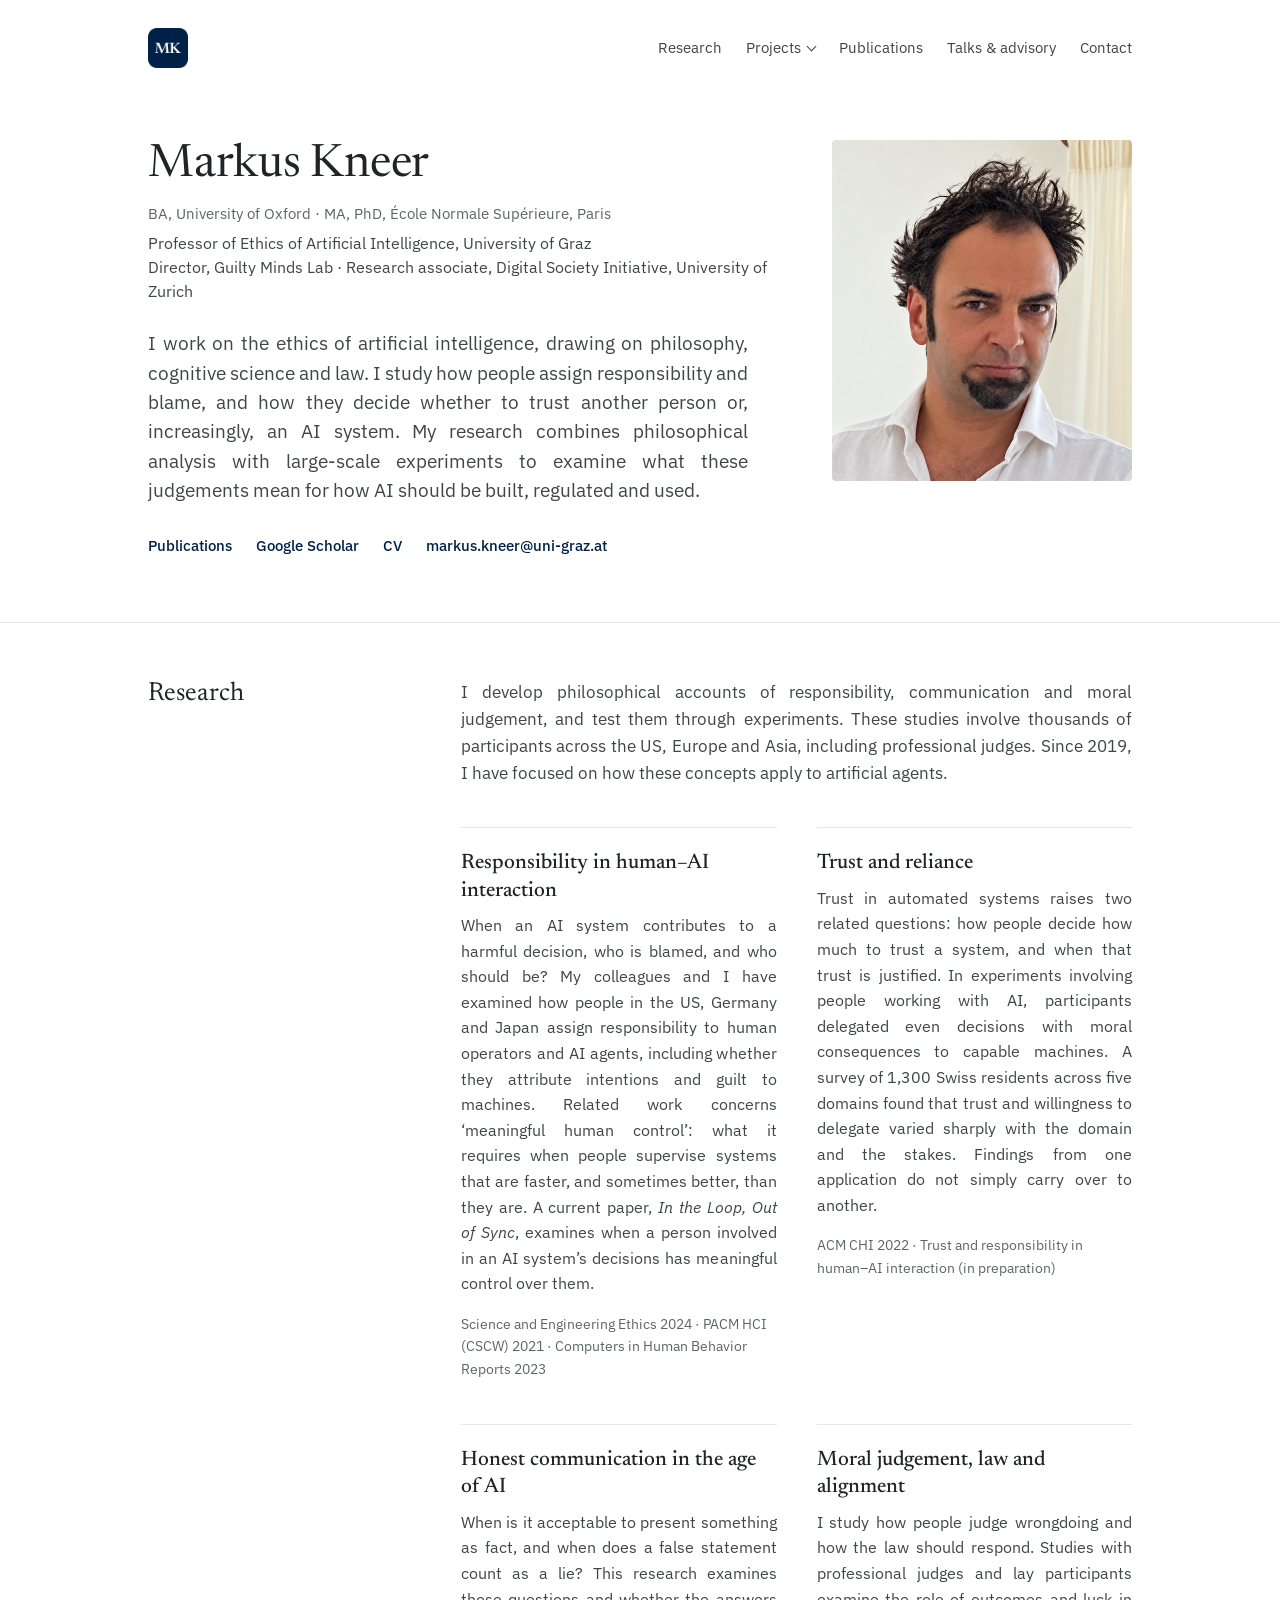
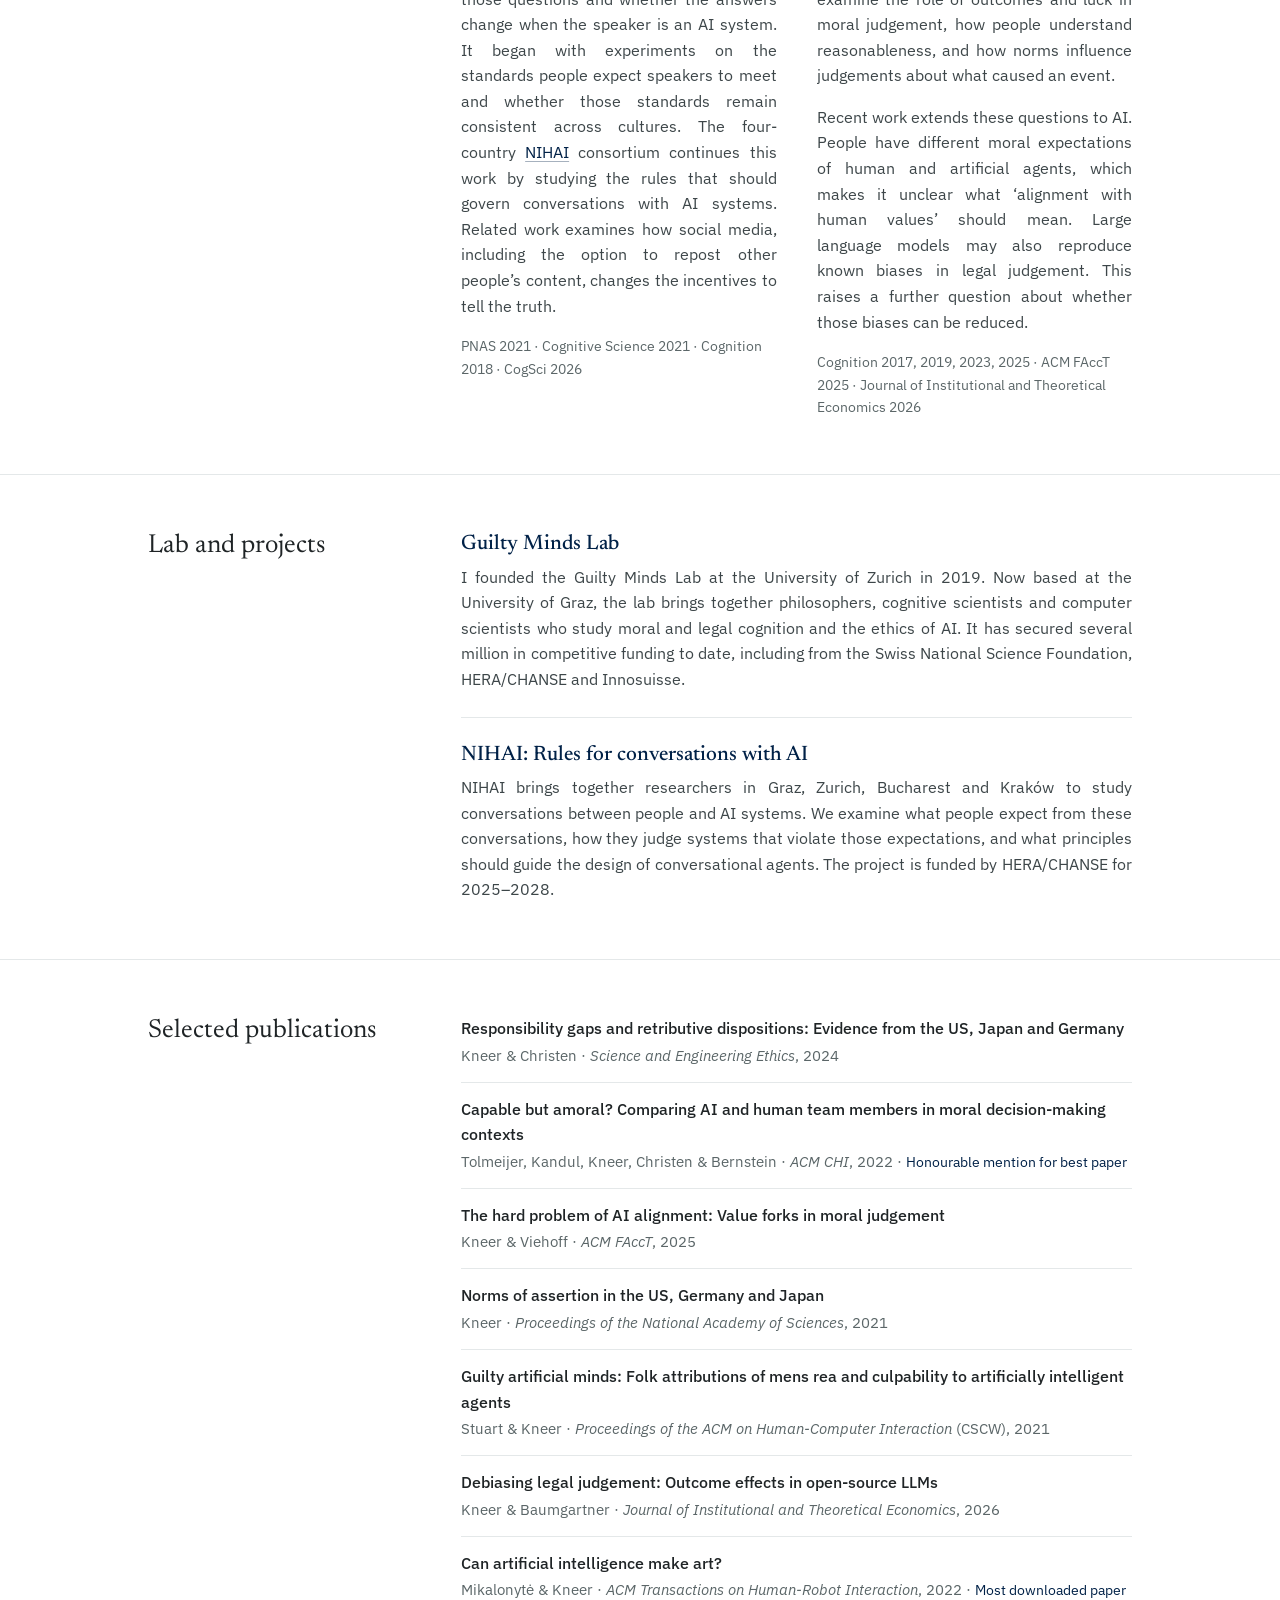
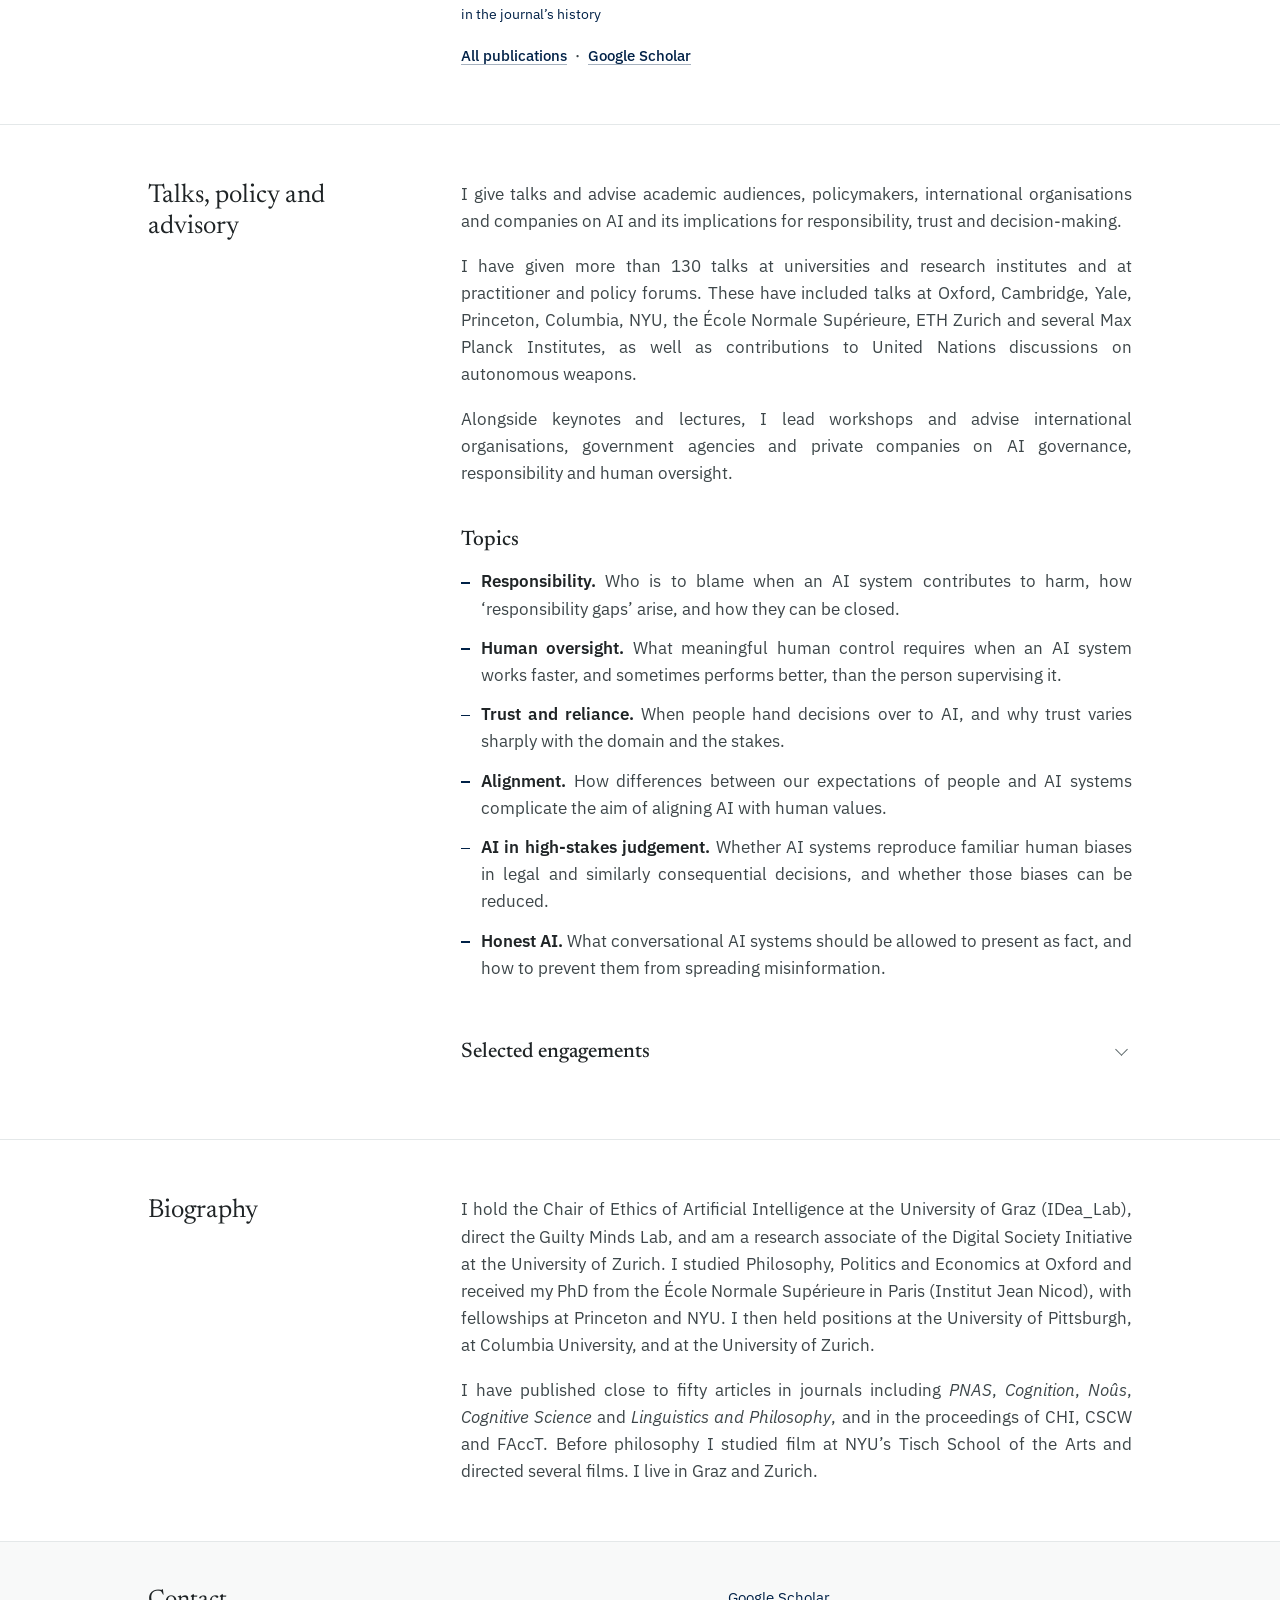
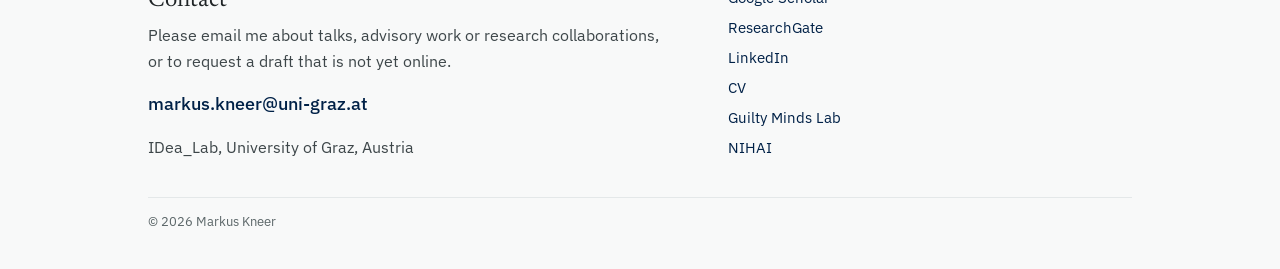
==== commit 5c45ba43: "Vary the openings of the four research descriptions" ====
--- a/index.html
+++ b/index.html
@@ -84,22 +84,22 @@
       <div class="themes">
         <div class="theme">
           <h3>Responsibility in human–AI interaction</h3>
-          <p>I study who people blame when an AI system contributes to a harmful decision, and who ought to bear that blame. My colleagues and I have examined how people in the US, Germany and Japan assign responsibility to human operators and AI agents, including whether they attribute intentions and guilt to machines. Another part of this work concerns ‘meaningful human control’: what it requires when people supervise systems that are faster, and sometimes better, than they are. A current paper, <em>In the Loop, Out of Sync</em>, examines when a person involved in an AI system’s decisions has meaningful control over them.</p>
+          <p>When an AI system contributes to a harmful decision, who is blamed, and who should be? My colleagues and I have examined how people in the US, Germany and Japan assign responsibility to human operators and AI agents, including whether they attribute intentions and guilt to machines. Related work concerns ‘meaningful human control’: what it requires when people supervise systems that are faster, and sometimes better, than they are. A current paper, <em>In the Loop, Out of Sync</em>, examines when a person involved in an AI system’s decisions has meaningful control over them.</p>
           <div class="refs">Science and Engineering Ethics 2024 · PACM HCI (CSCW) 2021 · Computers in Human Behavior Reports 2023</div>
         </div>
         <div class="theme">
           <h3>Trust and reliance</h3>
-          <p>My research examines when trust in automated systems is justified and how people decide how much to trust them. In experiments involving people working with AI, participants delegated even decisions with moral consequences to capable machines. A survey of 1,300 Swiss residents across five domains found that trust and willingness to delegate varied sharply with the domain and the stakes. Findings from one application do not simply carry over to another.</p>
+          <p>Trust in automated systems raises two related questions: how people decide how much to trust a system, and when that trust is justified. In experiments involving people working with AI, participants delegated even decisions with moral consequences to capable machines. A survey of 1,300 Swiss residents across five domains found that trust and willingness to delegate varied sharply with the domain and the stakes. Findings from one application do not simply carry over to another.</p>
           <div class="refs">ACM CHI 2022 · Trust and responsibility in human–AI interaction (in preparation)</div>
         </div>
         <div class="theme">
           <h3>Honest communication in the age of AI</h3>
-          <p>I study when it is acceptable to present something as fact, when a false statement counts as a lie, and whether the answers change when the speaker is an AI system. This work began with experiments on the standards people expect speakers to meet and whether those standards remain consistent across cultures. It continues through <a href="nihai.html">NIHAI</a>, a four-country consortium studying the rules that should govern conversations with AI systems. I also examine how social media, including the option to repost other people’s content, changes the incentives to tell the truth.</p>
+          <p>When is it acceptable to present something as fact, and when does a false statement count as a lie? This research examines those questions and whether the answers change when the speaker is an AI system. It began with experiments on the standards people expect speakers to meet and whether those standards remain consistent across cultures. The four-country <a href="nihai.html">NIHAI</a> consortium continues this work by studying the rules that should govern conversations with AI systems. Related work examines how social media, including the option to repost other people’s content, changes the incentives to tell the truth.</p>
           <div class="refs">PNAS 2021 · Cognitive Science 2021 · Cognition 2018 · CogSci 2026</div>
         </div>
         <div class="theme">
           <h3>Moral judgement, law and alignment</h3>
-          <p>I study how people judge wrongdoing and how the law should respond. My work with professional judges and lay participants examines the role of outcomes and luck in moral judgement, how people understand reasonableness, and how norms influence judgements about what caused an event.</p>
+          <p>I study how people judge wrongdoing and how the law should respond. Studies with professional judges and lay participants examine the role of outcomes and luck in moral judgement, how people understand reasonableness, and how norms influence judgements about what caused an event.</p>
           <p>Recent work extends these questions to AI. People have different moral expectations of human and artificial agents, which makes it unclear what ‘alignment with human values’ should mean. Large language models may also reproduce known biases in legal judgement. This raises a further question about whether those biases can be reduced.</p>
           <div class="refs">Cognition 2017, 2019, 2023, 2025 · ACM FAccT 2025 · Journal of Institutional and Theoretical Economics 2026</div>
         </div>
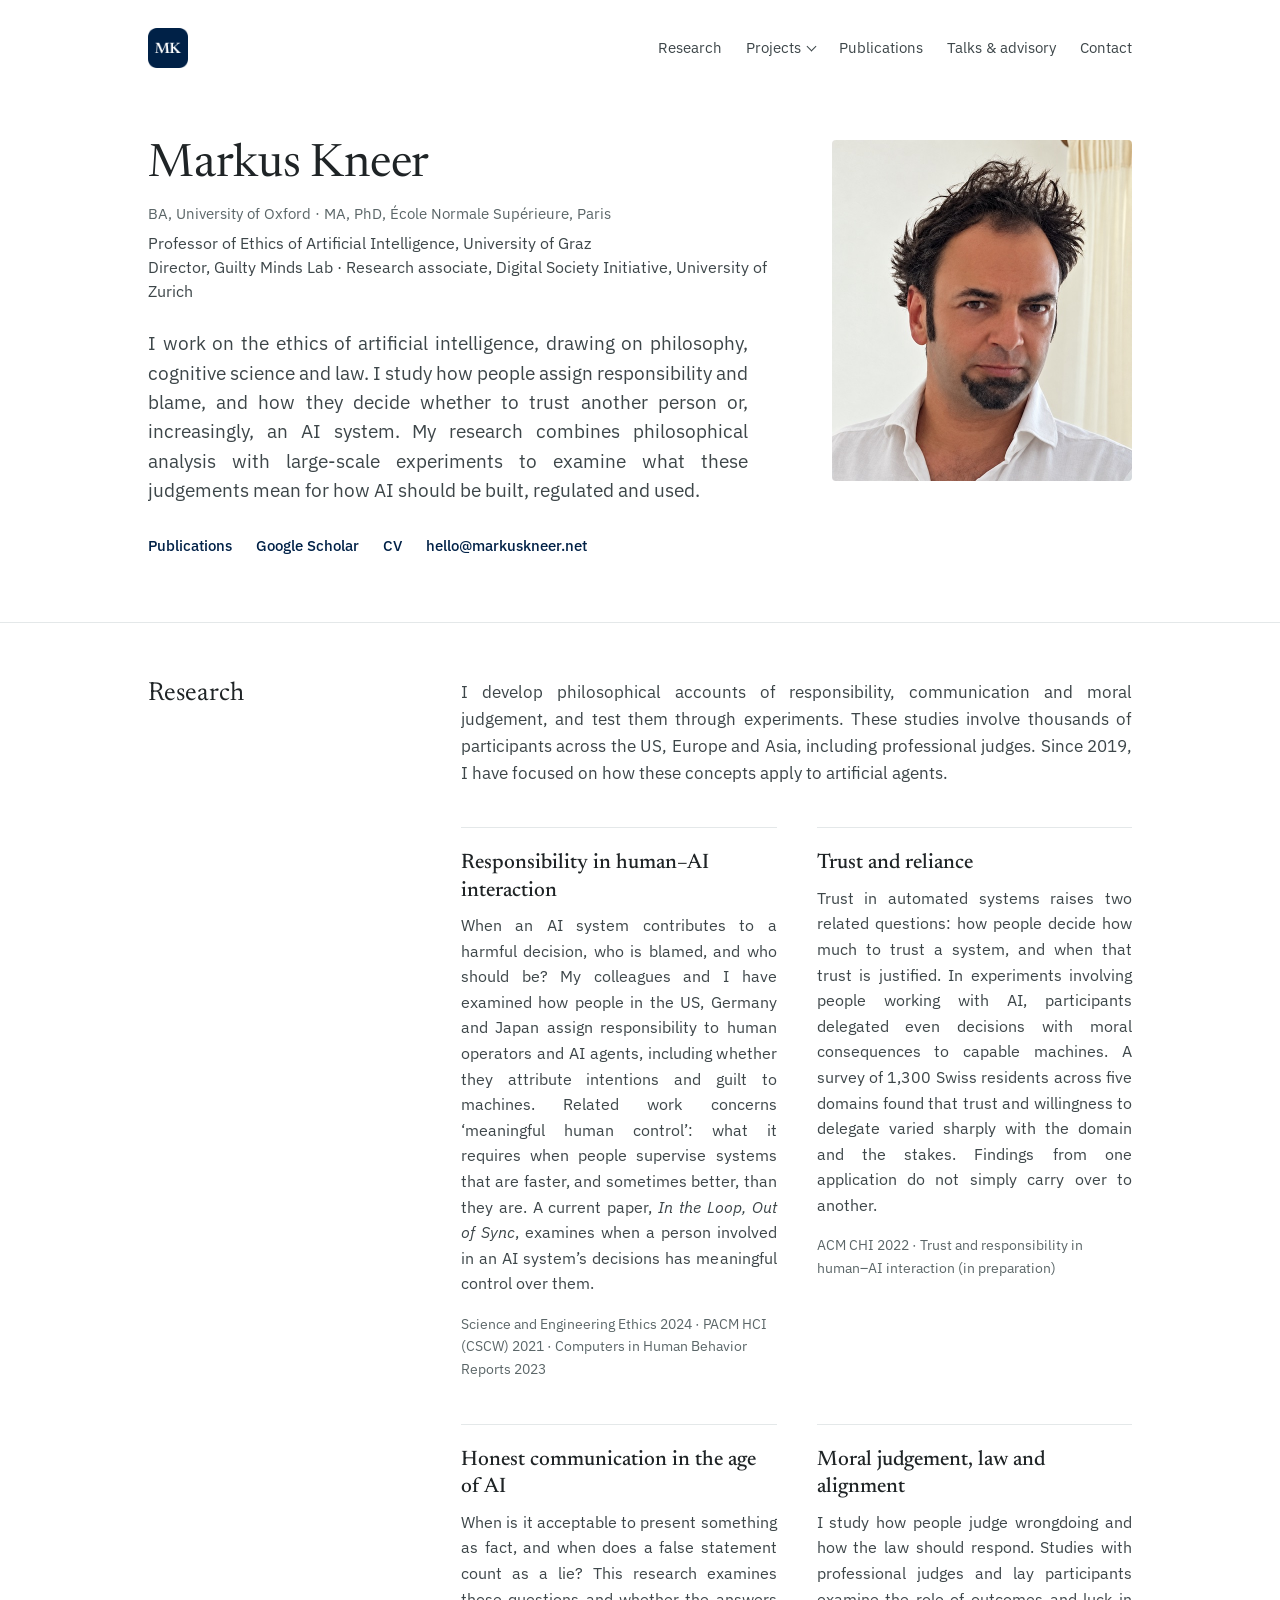
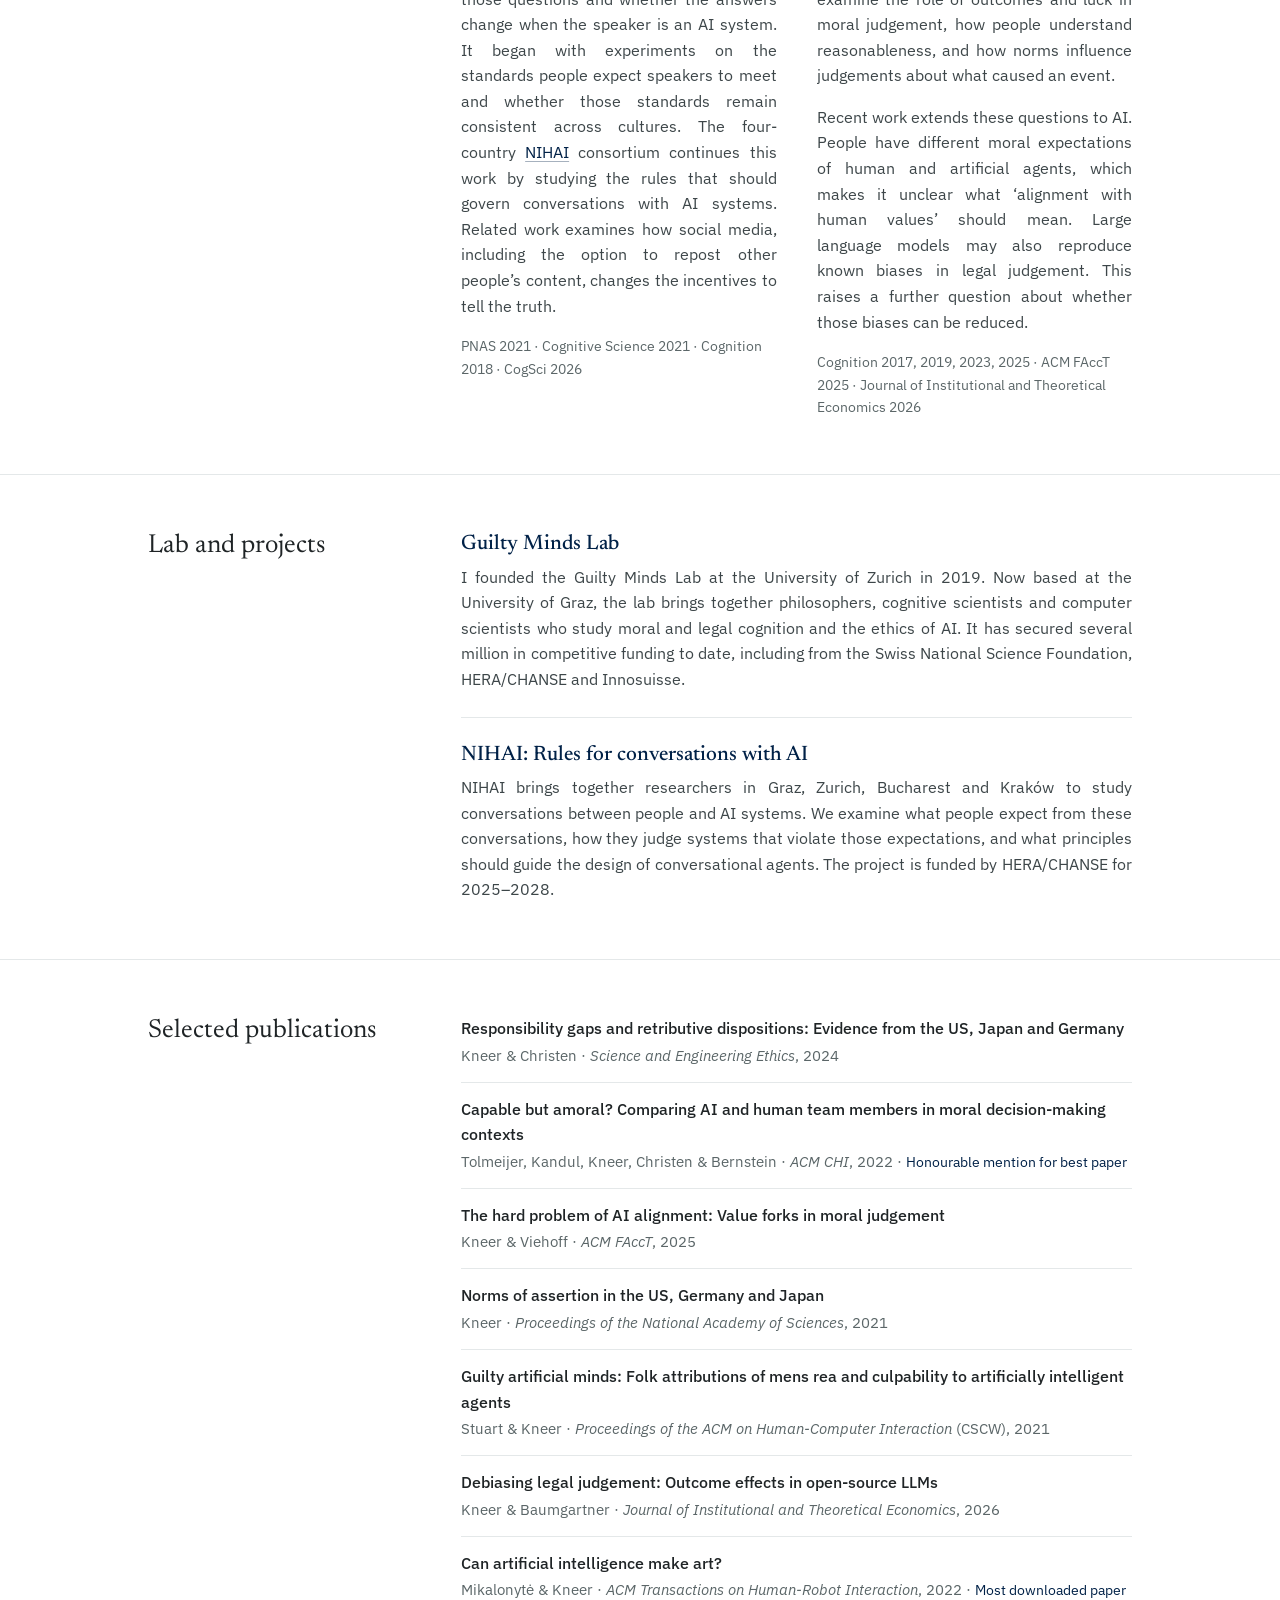
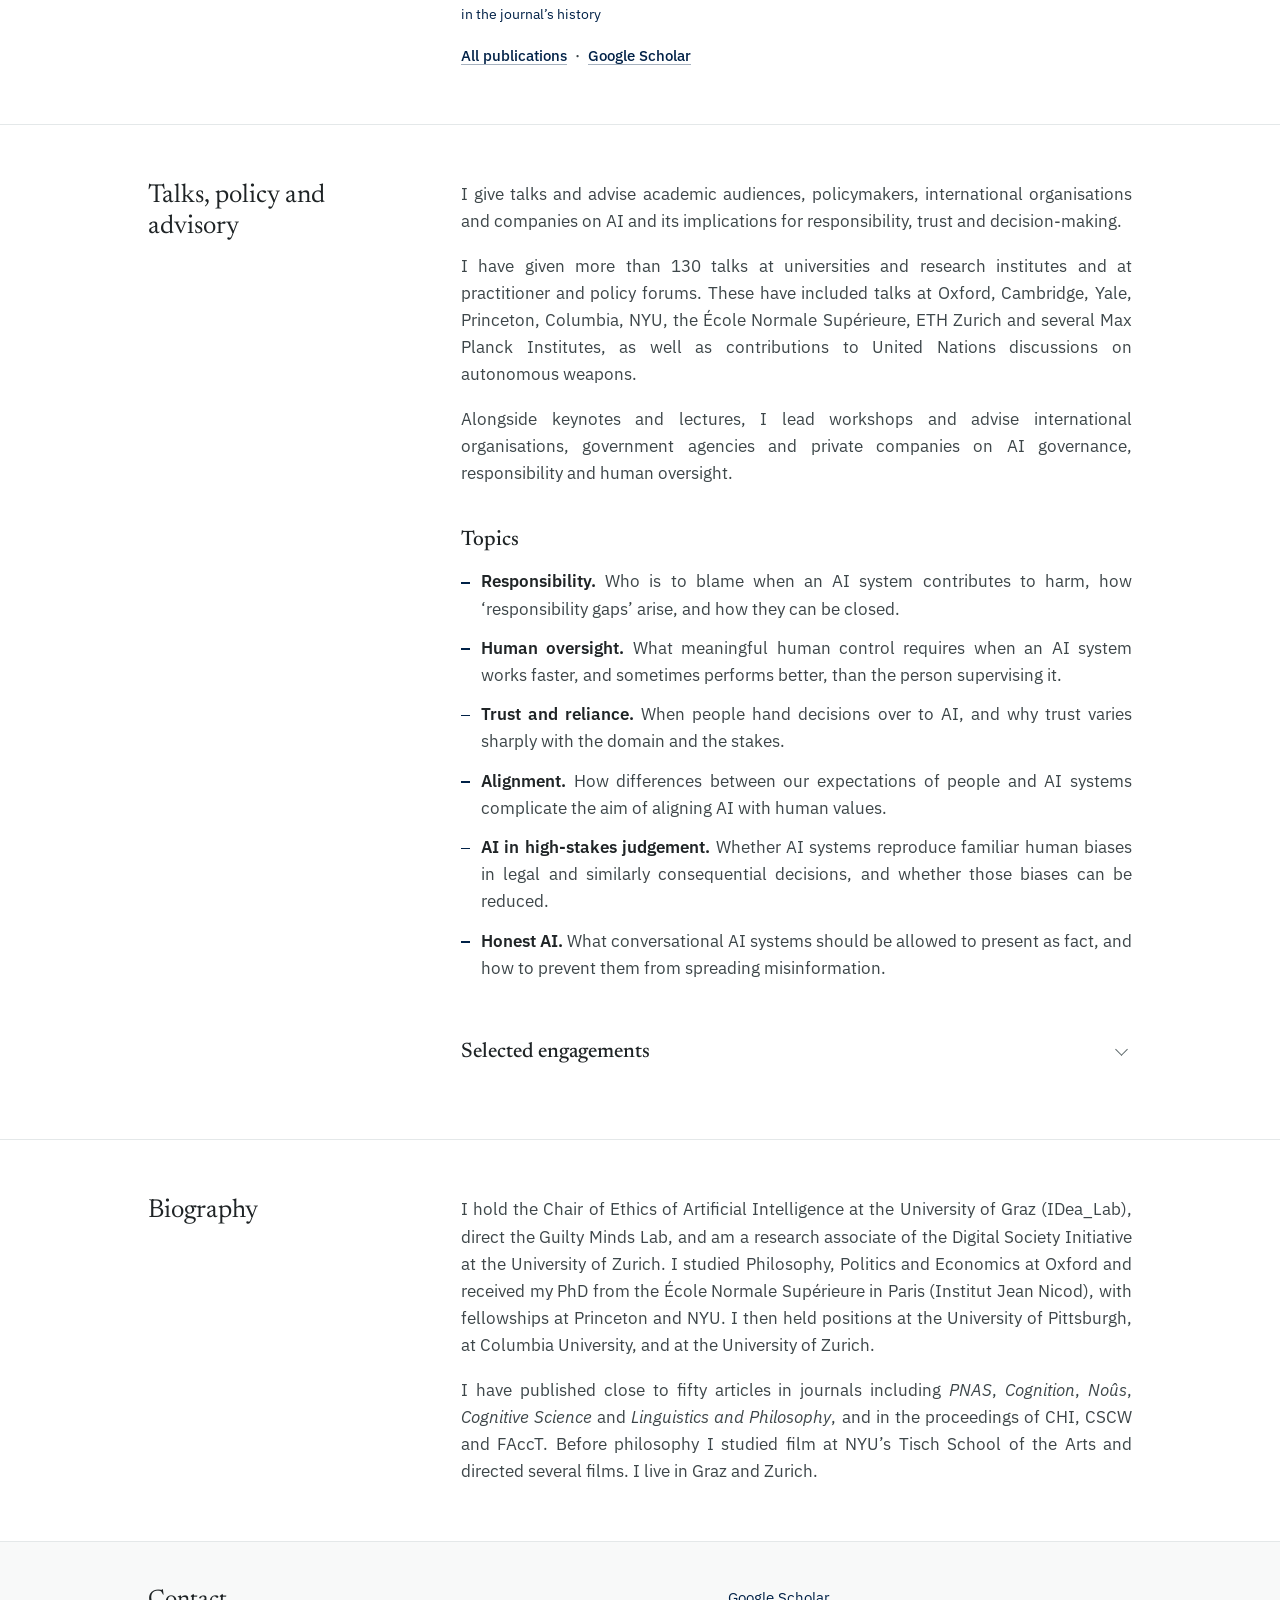
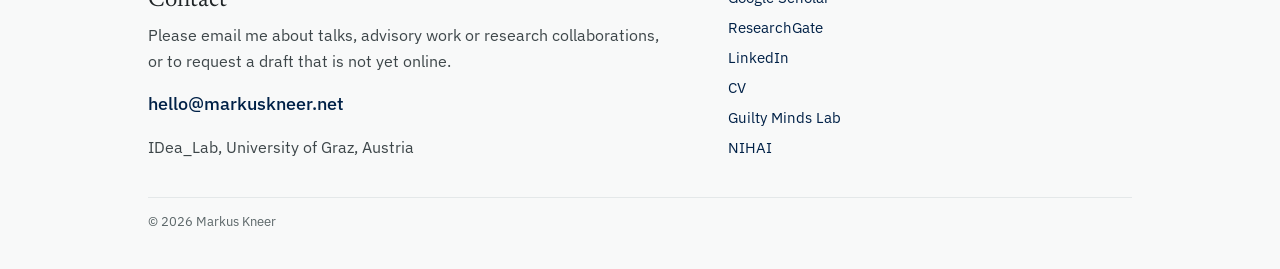
==== commit bebb7888: "Use hello@markuskneer.net everywhere; move CV into files/ Replaces the university address with hello" ====
--- a/index.html
+++ b/index.html
@@ -66,8 +66,8 @@
       <div class="intro-links">
         <a href="publications.html">Publications</a>
         <a href="https://scholar.google.com/citations?user=6dFvixUAAAAJ">Google Scholar</a>
-        <a href="cv.pdf">CV</a>
-        <a href="mailto:markus.kneer@uni-graz.at">markus.kneer@uni-graz.at</a>
+        <a href="files/Markus-Kneer-CV.pdf">CV</a>
+        <a href="mailto:hello@markuskneer.net">hello@markuskneer.net</a>
       </div>
     </div>
   </div>
@@ -208,14 +208,14 @@
     <div class="contact">
       <h2>Contact</h2>
       <p>Please email me about talks, advisory work or research collaborations, or to request a draft that is not yet online.</p>
-      <p><a class="mail" href="mailto:markus.kneer@uni-graz.at">markus.kneer@uni-graz.at</a></p>
+      <p><a class="mail" href="mailto:hello@markuskneer.net">hello@markuskneer.net</a></p>
       <p>IDea_Lab, University of Graz, Austria</p>
     </div>
     <div class="links">
       <a href="https://scholar.google.com/citations?user=6dFvixUAAAAJ">Google Scholar</a>
       <a href="https://www.researchgate.net/profile/Markus-Kneer">ResearchGate</a>
       <a href="https://www.linkedin.com/in/markus-kneer-b809306/">LinkedIn</a>
-      <a href="cv.pdf">CV</a>
+      <a href="files/Markus-Kneer-CV.pdf">CV</a>
       <a href="guiltymindslab.html">Guilty Minds Lab</a>
       <a href="nihai.html">NIHAI</a>
     </div>
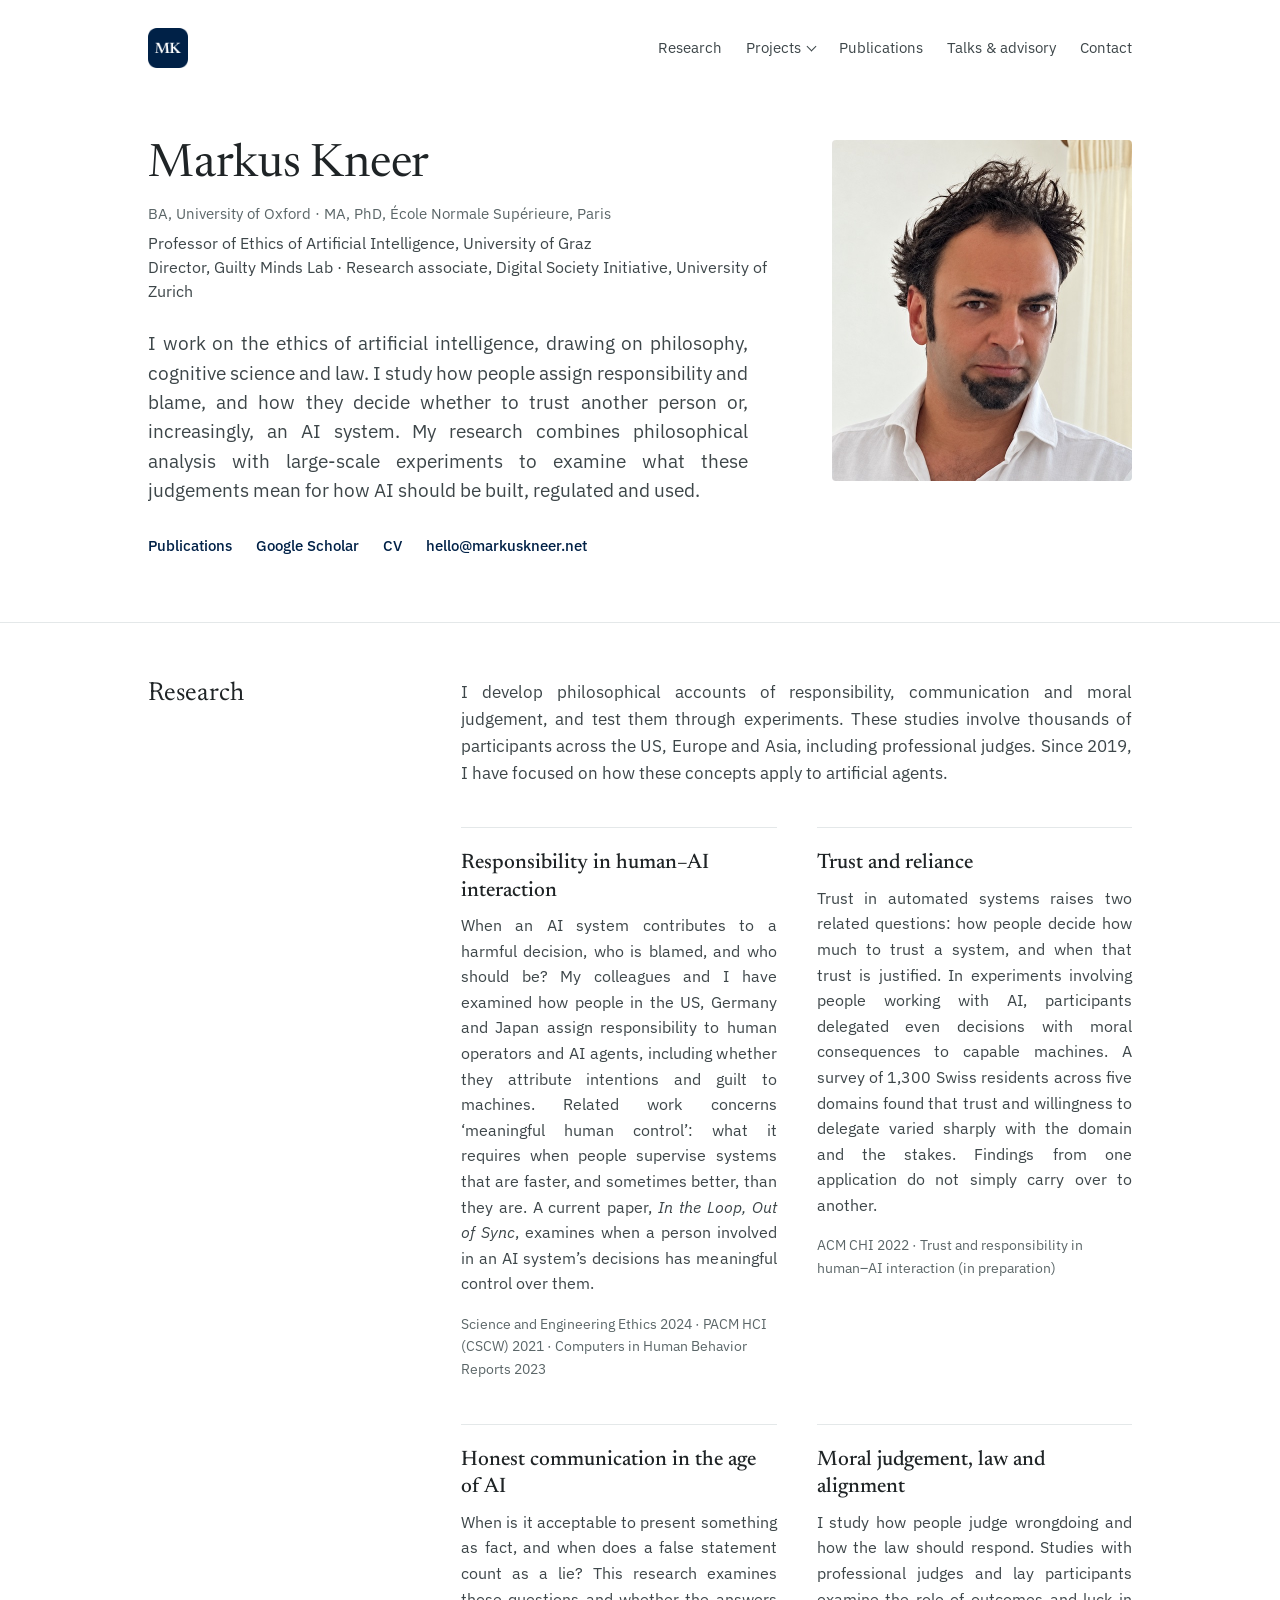
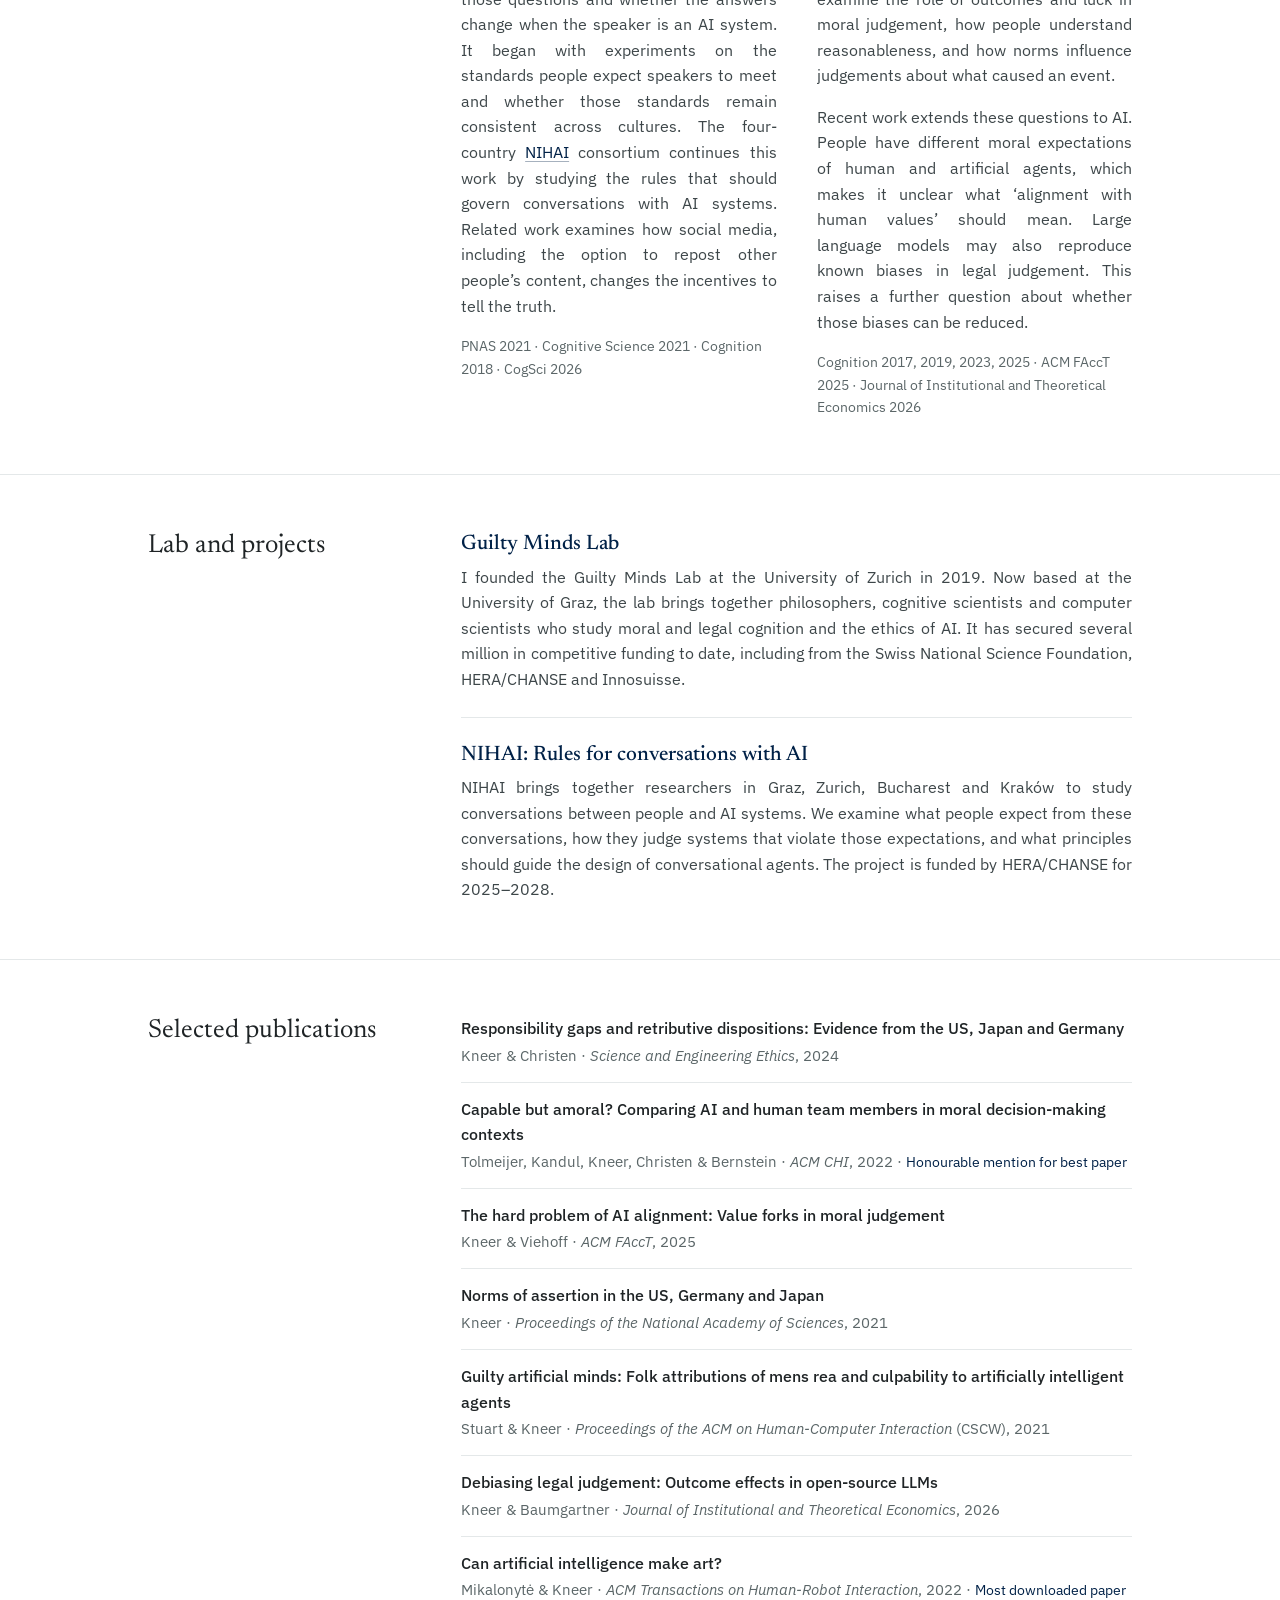
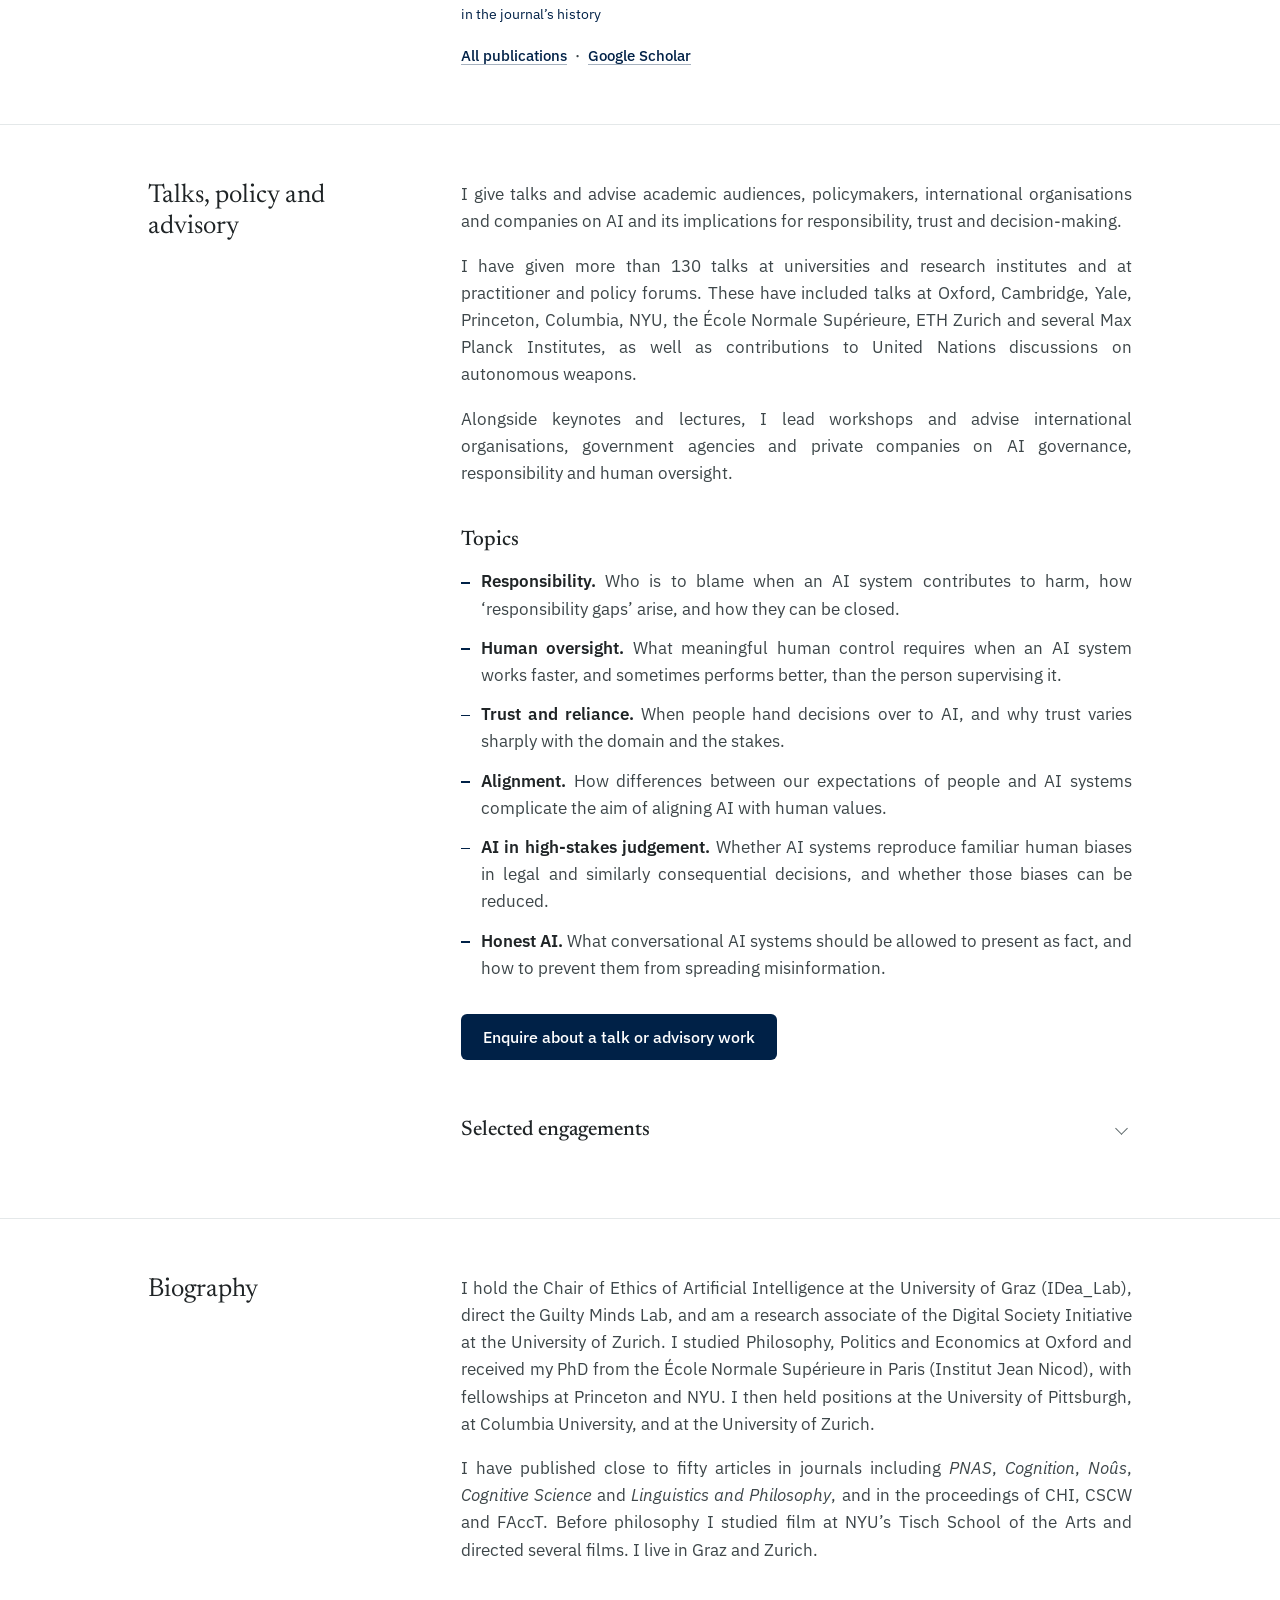
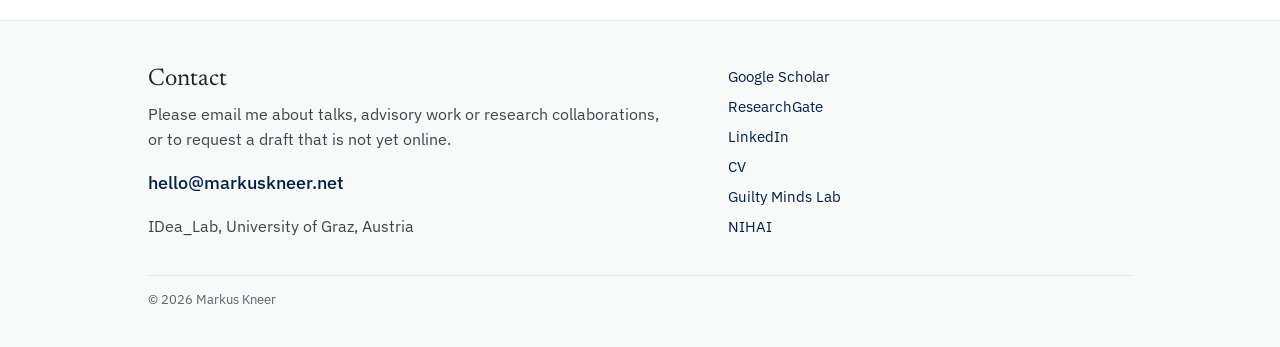
==== commit 7cea04cd: "Re-add the enquiry button in the talks section The button after Topics opens an email to hello@marku" ====
--- a/index.html
+++ b/index.html
@@ -23,7 +23,7 @@
 <link rel="preconnect" href="https://fonts.googleapis.com">
 <link rel="preconnect" href="https://fonts.gstatic.com" crossorigin>
 <link href="https://fonts.googleapis.com/css2?family=Newsreader:ital,opsz,wght@0,6..72,400;0,6..72,500;1,6..72,400&family=IBM+Plex+Sans:wght@400;500;600&display=swap" rel="stylesheet">
-<link rel="stylesheet" href="style.css?v=2026-10-20i">
+<link rel="stylesheet" href="style.css?v=2026-10-21a">
 <script>document.documentElement.classList.add('js');</script>
 <script src="nav.js?v=2026-10-20b" defer></script>
 </head>
@@ -167,7 +167,8 @@
         <li><strong>AI in high-stakes judgement.</strong> Whether AI systems reproduce familiar human biases in legal and similarly consequential decisions, and whether those biases can be reduced.</li>
         <li><strong>Honest AI.</strong> What conversational AI systems should be allowed to present as fact, and how to prevent them from spreading misinformation.</li>
       </ul>
-      
+
+      <p class="cta"><a class="button" href="mailto:hello@markuskneer.net?subject=Talk%20or%20advisory%20enquiry">Enquire about a talk or advisory work</a></p>
 
       <div class="more-lists">
         <details class="more-list">
--- a/style.css
+++ b/style.css
@@ -217,7 +217,7 @@
 }
 .intro .lede a:hover, .section-body p a:hover, .page-title p a:hover, .aims a:hover { text-decoration-color: currentColor; }
 
-/* Talks, policy and advisory: sub-headings and topic list */
+/* Talks, policy and advisory: sub-headings, topic list, enquiry button */
 .section-body .sub { font-size: 21px; margin: 40px 0 14px 0; }
 .topics { list-style: none; margin: 0; padding: 0; max-width: 680px; }
 .topics li {
@@ -226,6 +226,12 @@
 }
 .topics li::before { content: ""; position: absolute; left: 0; top: 0.8em; width: 9px; height: 1.5px; background: var(--accent); }
 .topics strong { color: var(--ink); font-weight: 600; }
+.cta { margin-top: 32px; }
+.section-body p a.button {
+  display: inline-block; padding: 12px 22px; border-radius: 6px; background: var(--accent);
+  color: #fff; font-size: 16px; font-weight: 500; line-height: 1.4; text-decoration: none; text-align: center;
+}
+.section-body p a.button:hover { background: var(--accent-dark); color: #fff; text-decoration: none; }
 
 /* Engagements and media: collapsed rows that open on click */
 .more-lists { margin-top: 40px; max-width: 680px; }
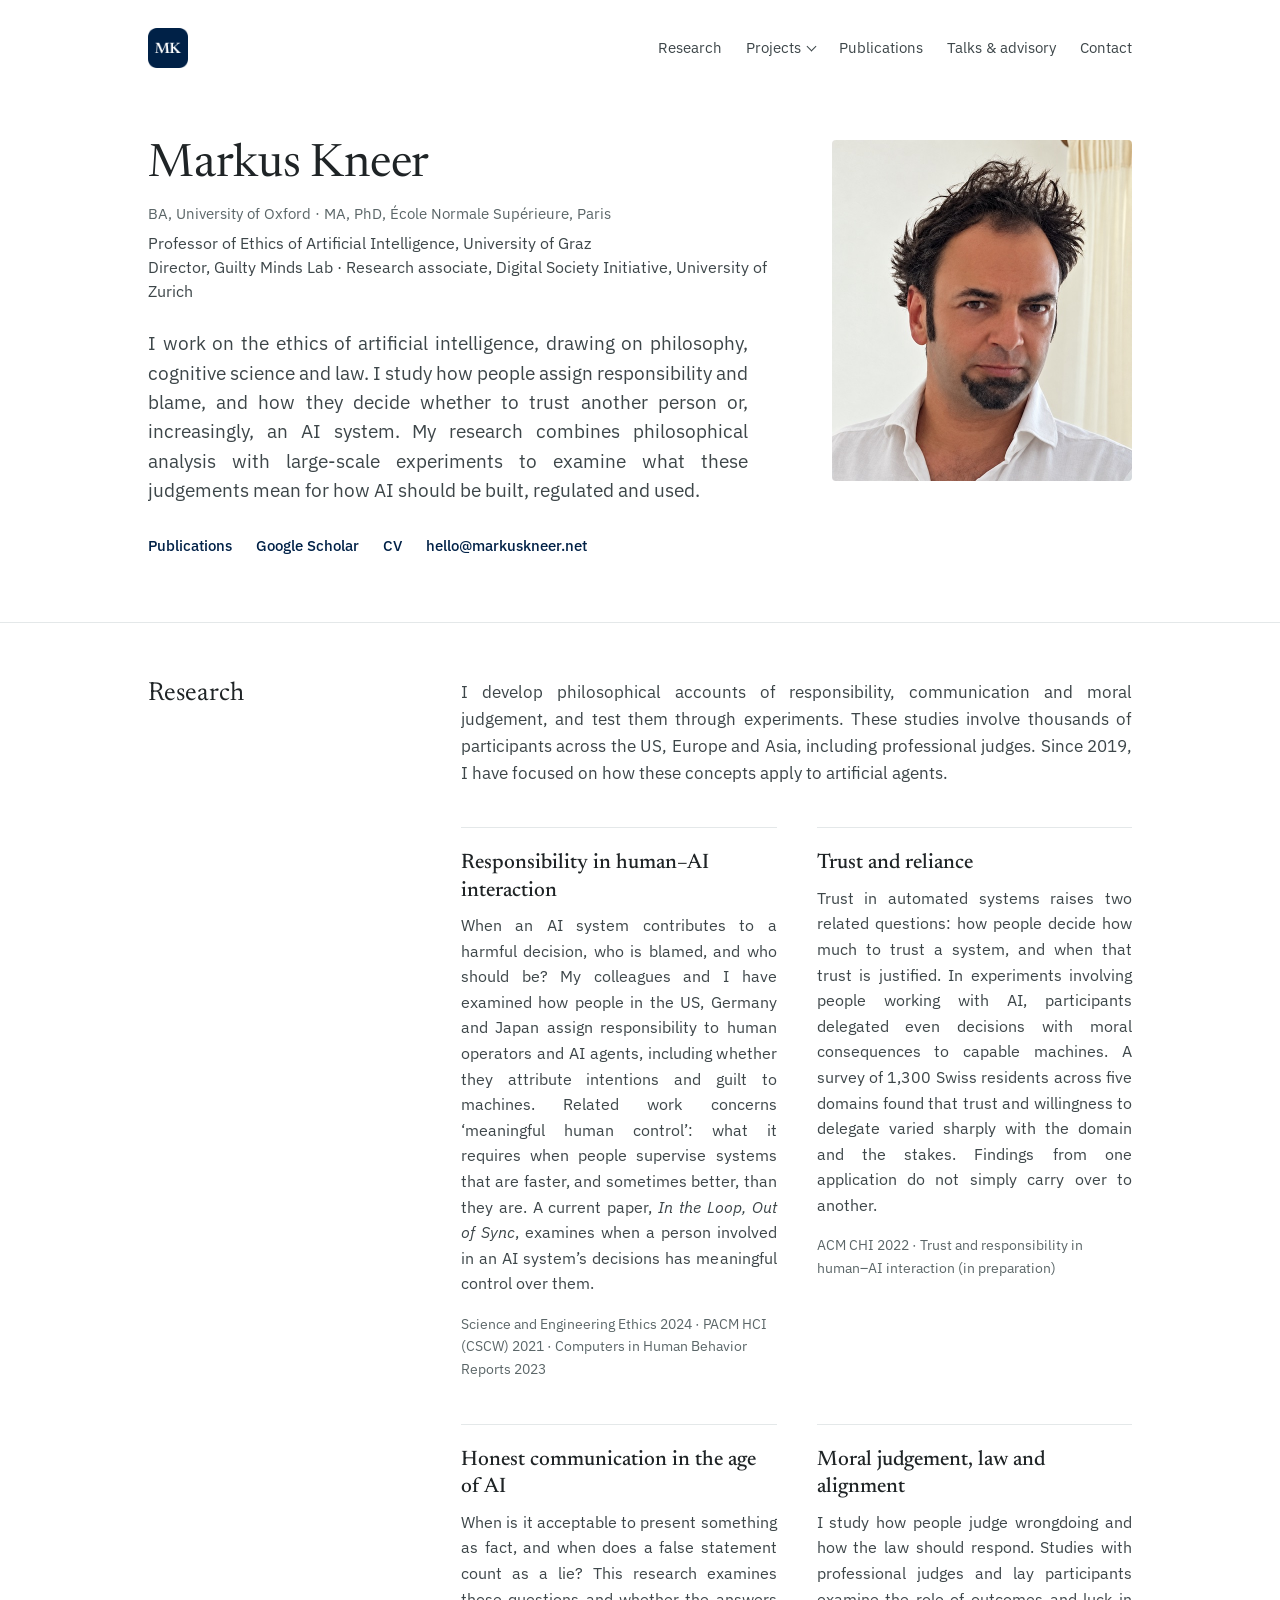
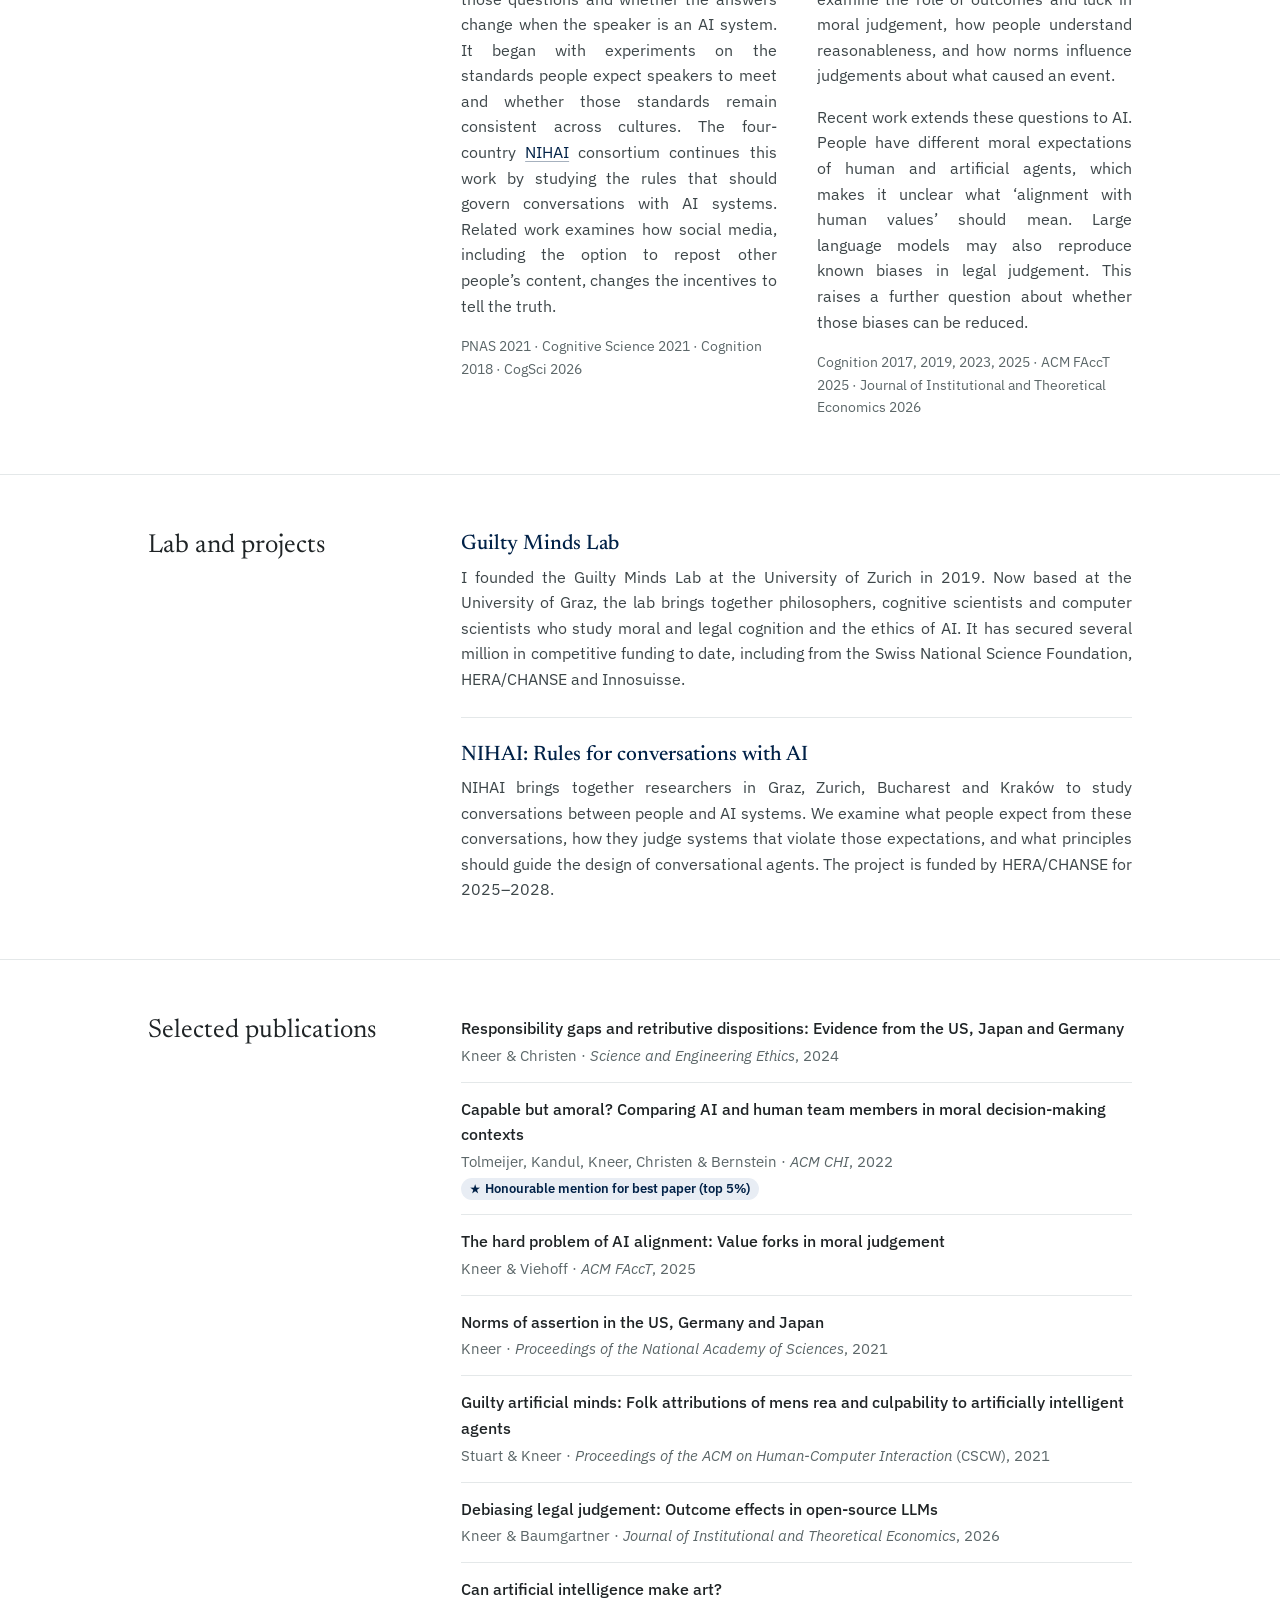
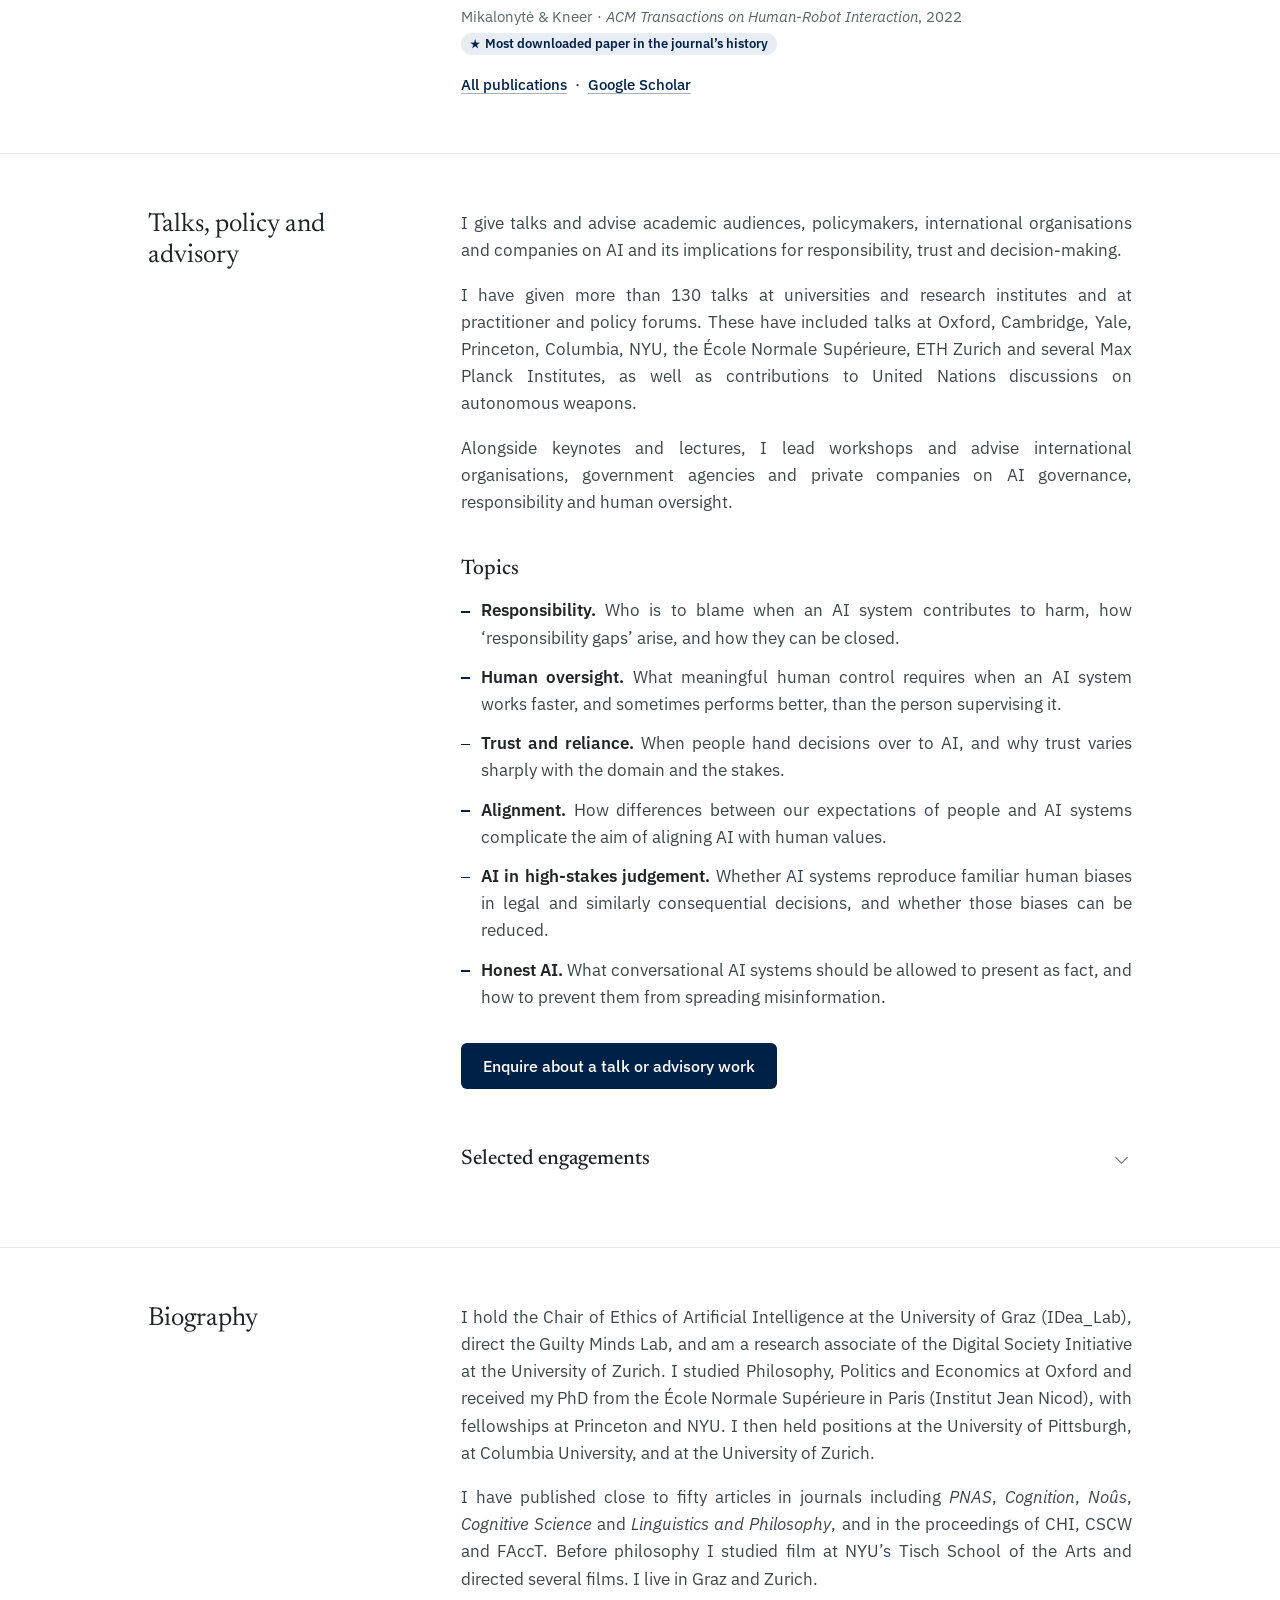
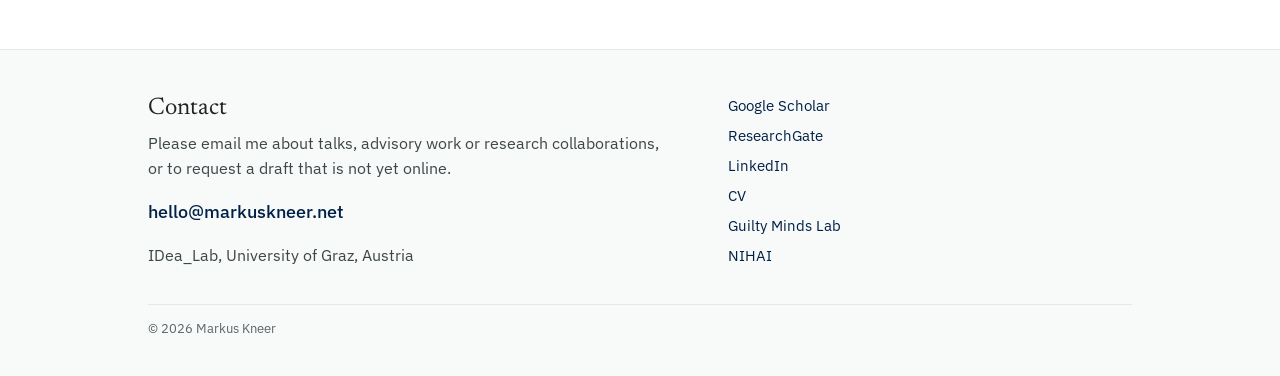
==== commit 76b504a1: "Show paper awards and distinctions as visible labels The best-paper honourable mention (CHI 2022), t" ====
--- a/index.html
+++ b/index.html
@@ -23,7 +23,7 @@
 <link rel="preconnect" href="https://fonts.googleapis.com">
 <link rel="preconnect" href="https://fonts.gstatic.com" crossorigin>
 <link href="https://fonts.googleapis.com/css2?family=Newsreader:ital,opsz,wght@0,6..72,400;0,6..72,500;1,6..72,400&family=IBM+Plex+Sans:wght@400;500;600&display=swap" rel="stylesheet">
-<link rel="stylesheet" href="style.css?v=2026-10-21a">
+<link rel="stylesheet" href="style.css?v=2026-10-22a">
 <script>document.documentElement.classList.add('js');</script>
 <script src="nav.js?v=2026-10-20b" defer></script>
 </head>
@@ -136,12 +136,12 @@
     <div class="section-body">
       <ul class="pubs">
         <li><a class="t" href="https://www.researchgate.net/publication/369375225_Responsibility_Gaps_and_Retributive_Dispositions_Evidence_from_the_US_Japan_and_Germany">Responsibility gaps and retributive dispositions: Evidence from the US, Japan and Germany</a><span class="v">Kneer &amp; Christen · <em>Science and Engineering Ethics</em>, 2024</span></li>
-        <li><a class="t" href="https://dl.acm.org/doi/abs/10.1145/3491102.3517732">Capable but amoral? Comparing AI and human team members in moral decision-making contexts</a><span class="v">Tolmeijer, Kandul, Kneer, Christen &amp; Bernstein · <em>ACM CHI</em>, 2022 · <span class="note">Honourable mention for best paper</span></span></li>
+        <li><a class="t" href="https://dl.acm.org/doi/abs/10.1145/3491102.3517732">Capable but amoral? Comparing AI and human team members in moral decision-making contexts</a><span class="v">Tolmeijer, Kandul, Kneer, Christen &amp; Bernstein · <em>ACM CHI</em>, 2022 <span class="note">Honourable mention for best paper (top 5%)</span></span></li>
         <li><a class="t" href="https://dl.acm.org/doi/pdf/10.1145/3715275.3732174">The hard problem of AI alignment: Value forks in moral judgement</a><span class="v">Kneer &amp; Viehoff · <em>ACM FAccT</em>, 2025</span></li>
         <li><a class="t" href="https://www.pnas.org/doi/10.1073/pnas.2105365118">Norms of assertion in the US, Germany and Japan</a><span class="v">Kneer · <em>Proceedings of the National Academy of Sciences</em>, 2021</span></li>
         <li><a class="t" href="https://www.researchgate.net/publication/355405029_Guilty_Artificial_Minds_Folk_Attributions_of_Mens_Rea_and_Culpability_to_Artificially_Intelligent_Agents">Guilty artificial minds: Folk attributions of mens rea and culpability to artificially intelligent agents</a><span class="v">Stuart &amp; Kneer · <em>Proceedings of the ACM on Human-Computer Interaction</em> (CSCW), 2021</span></li>
         <li><a class="t" href="https://philpapers.org/rec/KNEDLJ">Debiasing legal judgement: Outcome effects in open-source LLMs</a><span class="v">Kneer &amp; Baumgartner · <em>Journal of Institutional and Theoretical Economics</em>, 2026</span></li>
-        <li><a class="t" href="https://dl.acm.org/doi/10.1145/3530875">Can artificial intelligence make art?</a><span class="v">Mikalonytė &amp; Kneer · <em>ACM Transactions on Human-Robot Interaction</em>, 2022 · <span class="note">Most downloaded paper in the journal’s history</span></span></li>
+        <li><a class="t" href="https://dl.acm.org/doi/10.1145/3530875">Can artificial intelligence make art?</a><span class="v">Mikalonytė &amp; Kneer · <em>ACM Transactions on Human-Robot Interaction</em>, 2022 <span class="note">Most downloaded paper in the journal’s history</span></span></li>
       </ul>
       <p class="pubs-all"><a href="publications.html">All publications</a> &nbsp;·&nbsp; <a href="https://scholar.google.com/citations?user=6dFvixUAAAAJ">Google Scholar</a></p>
     </div>
@@ -174,8 +174,11 @@
         <details class="more-list">
           <summary>Selected engagements</summary>
           <ul class="pubs">
+          <li><span class="t">AI ethics: Making trust, responsibility and alignment work in practice</span><span class="v">Swiss Re · 2026</span></li>
           <li><span class="t">Why we dislike AI art</span><span class="v">German Academy of Art, Villa Massimo, Rome · 2026</span></li>
-          <li><span class="t">Keynote: Value forks</span><span class="v">Society of Philosophy of AI, Amsterdam · 2025</span></li>
+          <li><span class="t">Norms of assertion in linguistic human–AI interaction</span><span class="v">University of Turin · 2026</span></li>
+          <li><span class="t">Keynote: Evaluating “AI art”</span><span class="v">HSLU Lucerne · 2026 · in German</span></li>
+          <li><span class="t">Keynote: Value forks and AI alignment</span><span class="v">Society for Philosophy of AI, Amsterdam · 2025</span></li>
           <li><span class="t">Keynote: AI alignment in health applications and beyond</span><span class="v">World Health Organization meeting, Monte Verità · 2024</span></li>
           <li><span class="t">How to fine-tune large language models</span><span class="v">Presentation at Google Zurich · 2024</span></li>
           <li><span class="t">Panel discussion on artificial intelligence</span><span class="v">Pfingstdialoge, Forum Alpbach · 2024</span></li>
--- a/style.css
+++ b/style.css
@@ -121,7 +121,12 @@
 .pubs li:last-child { padding-bottom: 0; }
 .pubs .t { color: var(--ink); font-weight: 500; }
 .pubs .v { color: var(--ink-3); font-size: 15px; display: block; margin-top: 2px; }
-.pubs .note { color: var(--accent); font-size: 14px; }
+.pubs .note {
+  display: inline-block; margin: 4px 2px 0 0; padding: 1px 9px 2px; border-radius: 999px;
+  background: #e8edf4; color: var(--accent); font-size: 13px; font-weight: 600; line-height: 1.5;
+  text-align: left; -webkit-hyphens: none; hyphens: none;
+}
+.pubs .note::before { content: "\2605"; margin-right: 5px; font-size: 11px; }
 .pubs-all { margin-top: 18px; font-size: 15px; font-weight: 500; }
 
 /* Publications page */
